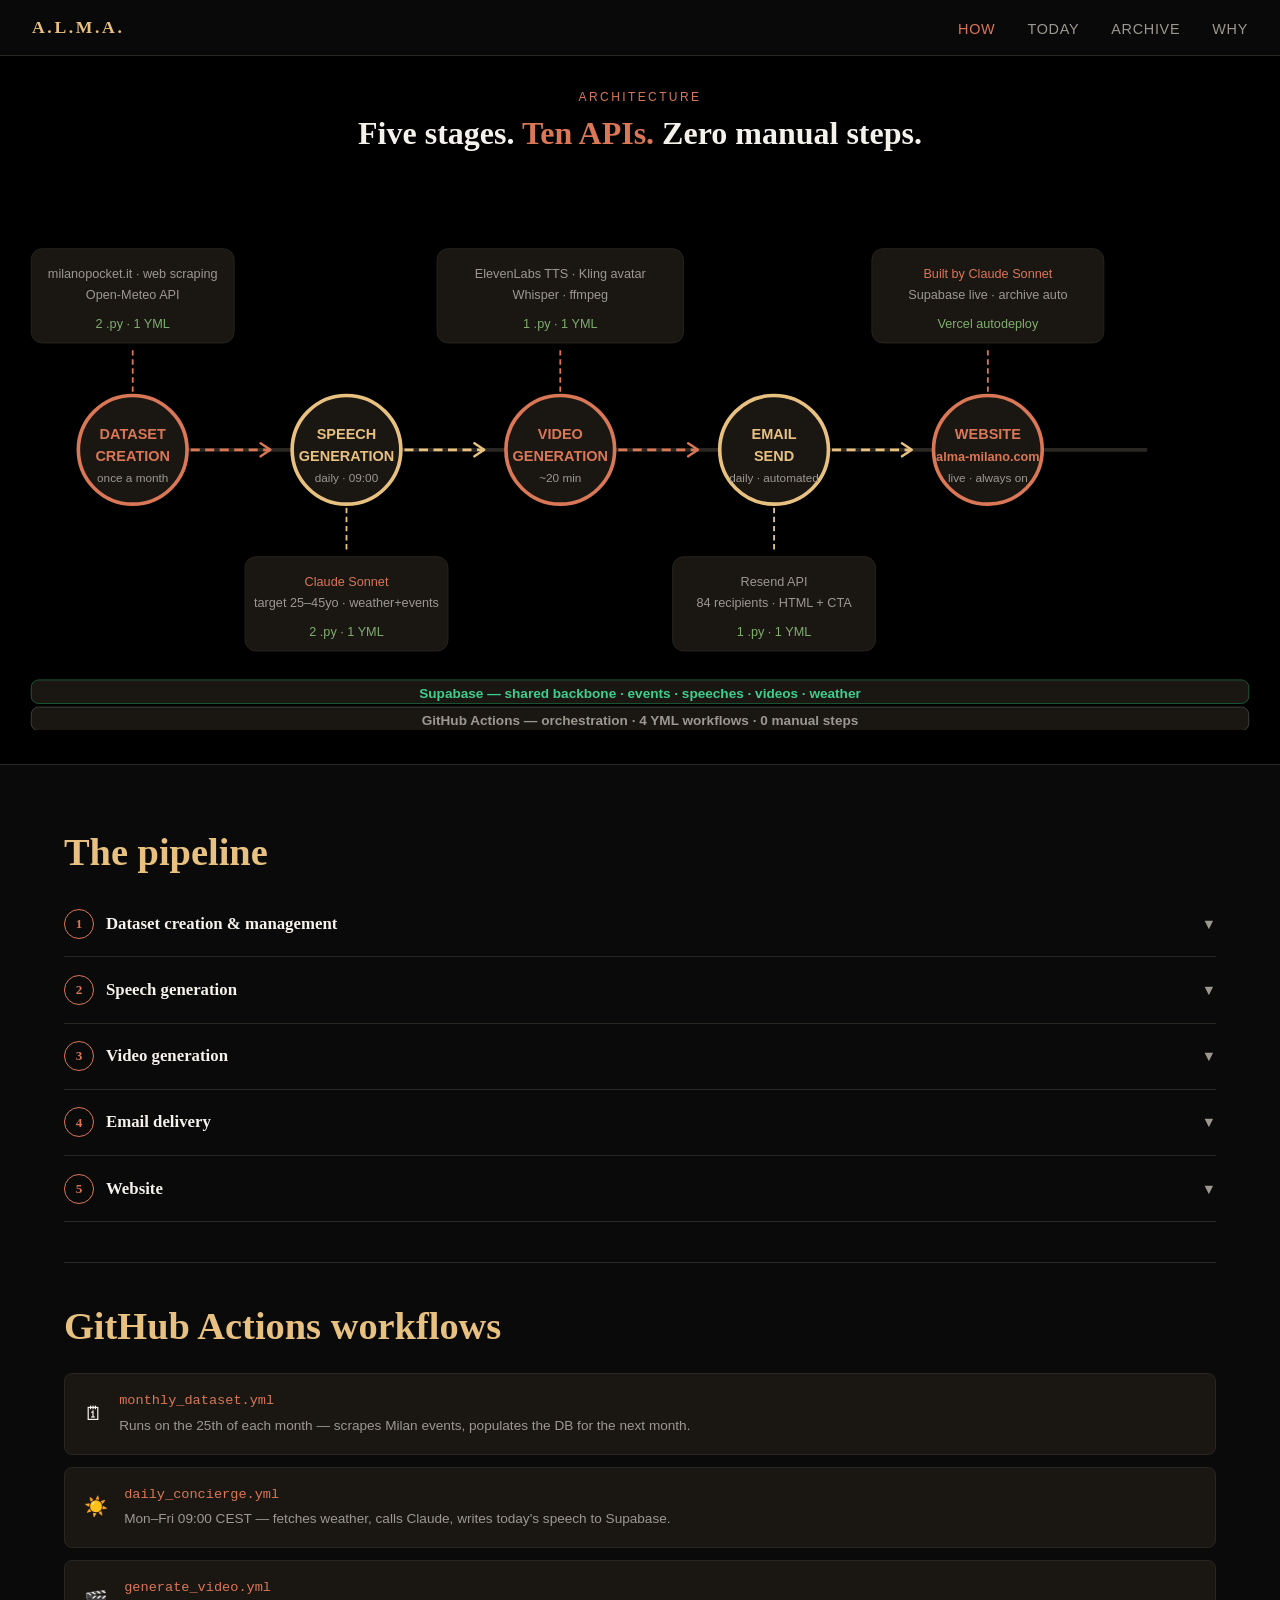
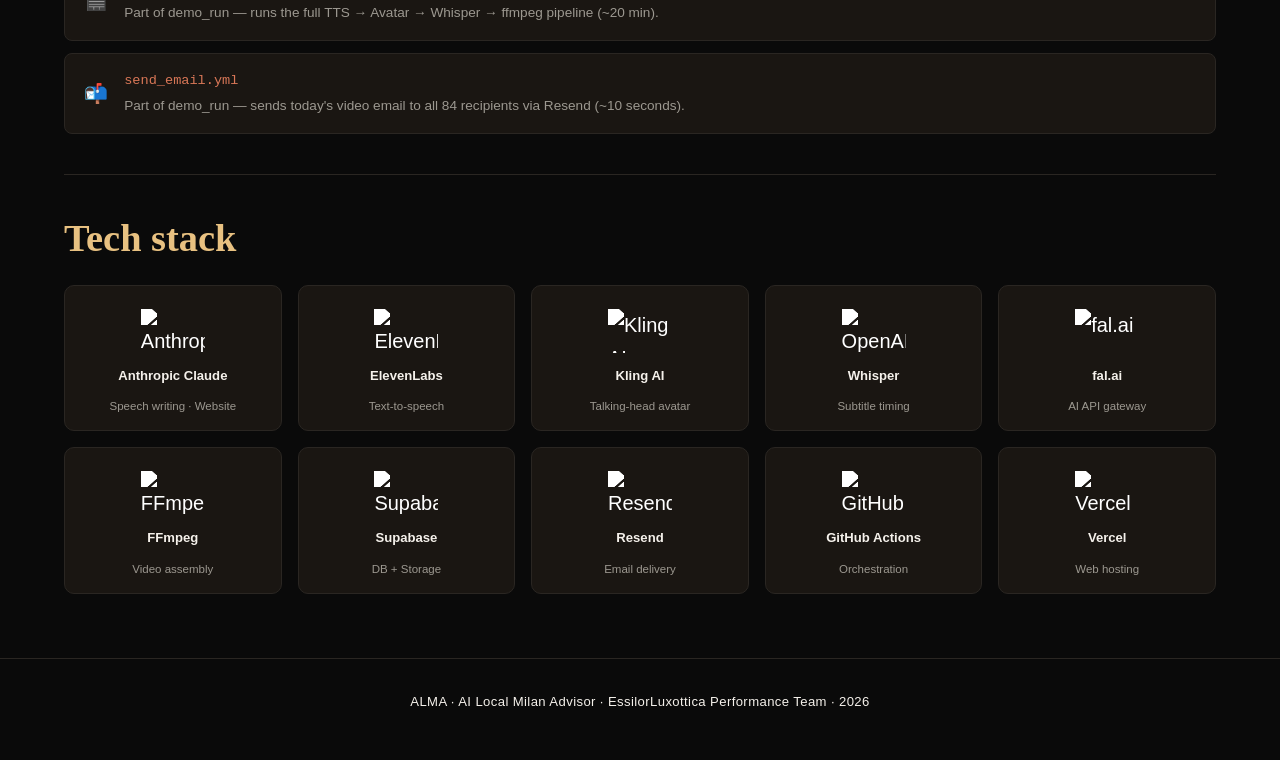
==== how-it-works.html @ 6224fb37 "Enhance mobile diagram layout and text clarity Updated the mobile diagram and adjusted SVG dimension" ====
<!DOCTYPE html>
<html lang="en">
<head>
  <meta charset="UTF-8" />
  <meta name="viewport" content="width=device-width, initial-scale=1.0" />
  <title>How it works — ALMA</title>
  <link rel="stylesheet" href="style.css" />
  <style>
    .page-hero {
      background: var(--bg-deep);
      padding: 2rem 1.5rem 1.5rem;
      text-align: center;
      border-bottom: 1px solid var(--panel-light);
    }
    .page-hero .eyebrow {
      font-size: 0.75rem;
      letter-spacing: 0.2em;
      text-transform: uppercase;
      color: var(--accent);
      margin-bottom: 0.4rem;
    }
    .page-hero h1 {
      font-family: 'Cambria', serif;
      font-size: clamp(1.3rem, 2.5vw, 2rem);
      color: var(--text);
      line-height: 1.2;
      margin-bottom: 0;
    }
    .page-hero h1 em { color: var(--accent); font-style: normal; }

    .diagram-wrap {
      width: 100%;
      overflow-x: auto;
      margin: 1rem 0 0;
    }
    .diagram-wrap svg { min-width: 560px; }

    /* Mobile vertical */
    .diagram-mobile { display: none; margin: 1rem auto 0; max-width: 380px; }

    @media (max-width: 640px) {
      .diagram-wrap { display: none; }
      .diagram-mobile { display: block; }
    }

    @keyframes pulse { 0%{stroke-dashoffset:24} 100%{stroke-dashoffset:0} }
    .flow { stroke-dasharray:5 3; animation: pulse 1.2s linear infinite; }
    .flow-v { stroke-dasharray:5 3; animation: pulse 1.2s linear infinite; }
    @media (prefers-reduced-motion: reduce) { .flow, .flow-v { animation:none; } }

    /* Accordion */
    .accordion-item { border-bottom: 1px solid var(--panel-light); }
    .accordion-trigger {
      width: 100%; background: none; border: none;
      padding: 1.1rem 0; display: flex; align-items: center;
      justify-content: space-between; cursor: pointer; text-align: left; gap: 1rem;
    }
    .accordion-trigger h3 {
      font-family: 'Cambria', serif; font-size: 1.05rem;
      color: var(--text); margin: 0; display: flex; align-items: center; gap: 0.75rem;
    }
    .stage-num {
      flex-shrink: 0; width: 30px; height: 30px; border-radius: 50%;
      border: 1.5px solid var(--accent); display: flex; align-items: center;
      justify-content: center; font-family: 'Cambria', serif;
      font-size: 0.82rem; font-weight: 700; color: var(--accent);
    }
    .accordion-chevron { flex-shrink: 0; font-size: 0.9rem; color: var(--text-dim); transition: transform 0.2s; }
    .accordion-item.open .accordion-chevron { transform: rotate(180deg); }
    .accordion-body { display: none; padding: 0 0 1.2rem 2.8rem; }
    .accordion-item.open .accordion-body { display: block; }
    .accordion-body p { color: var(--text-dim); font-size: 0.93rem; margin-bottom: 0.75rem; line-height: 1.65; }
    .stage-tags { display: flex; flex-wrap: wrap; gap: 0.4rem; }

    /* Workflow */
    .workflow-list { list-style: none; margin-top: 1.5rem; display: flex; flex-direction: column; gap: 0.75rem; }
    .workflow-item {
      background: var(--panel); border: 1px solid var(--panel-light);
      border-radius: 8px; padding: 1rem 1.2rem; display: flex; align-items: center; gap: 1rem;
    }
    .workflow-icon { font-size: 1.2rem; flex-shrink: 0; }
    .workflow-name { font-family: 'Courier New', monospace; font-size: 0.85rem; color: var(--accent); margin-bottom: 0.15rem; }
    .workflow-desc { font-size: 0.85rem; color: var(--text-dim); }

    /* Tech stack */
    .logo-grid {
      display: grid; grid-template-columns: repeat(5, 1fr);
      gap: 1rem; margin-top: 1.5rem;
    }
    @media (max-width: 640px) { .logo-grid { grid-template-columns: repeat(3, 1fr); } }
    .logo-card {
      background: var(--panel); border: 1px solid var(--panel-light);
      border-radius: 10px; padding: 1.4rem 0.75rem 1rem;
      display: flex; flex-direction: column; align-items: center; gap: 0.75rem;
      transition: border-color 0.2s;
    }
    .logo-card:hover { border-color: var(--accent); }
    .logo-card img { width: 64px; height: 44px; object-fit: contain; filter: brightness(0) invert(1); }
    .logo-card .tool-name { font-size: 0.82rem; font-weight: 700; color: var(--text); text-align: center; }
    .logo-card .tool-role { font-size: 0.72rem; color: var(--text-dim); text-align: center; line-height: 1.4; }
  </style>
</head>
<body>

<nav>
  <a class="nav-logo" href="index.html">A.L.M.A.</a>
  <ul class="nav-links">
    <li><a href="how-it-works.html" class="active">How</a></li>
    <li><a href="today.html">Today</a></li>
    <li><a href="archive.html">Archive</a></li>
    <li><a href="why.html">Why</a></li>
  </ul>
</nav>

<main>

  <div class="page-hero">
    <p class="eyebrow">Architecture</p>
    <h1>Five stages. <em>Ten APIs.</em> Zero manual steps.</h1>

    <!-- DESKTOP: horizontal with info boxes -->
    <div class="diagram-wrap">
      <svg width="100%" viewBox="0 0 680 310" role="img">
        <title>ALMA pipeline</title>
        <desc>Five-stage pipeline with info boxes alternating above and below</desc>
        <defs>
          <marker id="arrow" viewBox="0 0 10 10" refX="8" refY="5" markerWidth="6" markerHeight="6" orient="auto-start-reverse">
            <path d="M2 1L8 5L2 9" fill="none" stroke="context-stroke" stroke-width="1.5" stroke-linecap="round" stroke-linejoin="round"/>
          </marker>
        </defs>

        <!-- Spine at y=155 -->
        <line x1="60" y1="155" x2="620" y2="155" stroke="#2A2622" stroke-width="2"/>

        <!-- STAGE 1 — DATASET (info ABOVE) -->
        <line x1="60" y1="128" x2="60" y2="98" stroke="#D97757" stroke-width="1" stroke-dasharray="3 2"/>
        <rect x="4" y="44" width="112" height="52" rx="6" fill="#1A1612" stroke="#2A2622" stroke-width="0.5"/>
        <text x="60" y="60" text-anchor="middle" style="font-size:7px;fill:#9C9890;font-family:Calibri,sans-serif">milanopocket.it · web scraping</text>
        <text x="60" y="72" text-anchor="middle" style="font-size:7px;fill:#9C9890;font-family:Calibri,sans-serif">Open-Meteo API</text>
        <text x="60" y="88" text-anchor="middle" style="font-size:7px;fill:#7FAE6E;font-family:Calibri,sans-serif">2 .py · 1 YML</text>
        <circle cx="60" cy="155" r="30" fill="#1A1612" stroke="#D97757" stroke-width="2"/>
        <text x="60" y="149" text-anchor="middle" style="font-size:8px;fill:#D97757;font-family:Calibri,sans-serif;font-weight:700">DATASET</text>
        <text x="60" y="161" text-anchor="middle" style="font-size:8px;fill:#D97757;font-family:Calibri,sans-serif;font-weight:700">CREATION</text>
        <text x="60" y="173" text-anchor="middle" style="font-size:6.5px;fill:#9C9890;font-family:Calibri,sans-serif">once a month</text>
        <line class="flow" x1="92" y1="155" x2="136" y2="155" stroke="#D97757" stroke-width="1.5" fill="none" marker-end="url(#arrow)"/>

        <!-- STAGE 2 — SPEECH (info BELOW) -->
        <line x1="178" y1="187" x2="178" y2="212" stroke="#E8C181" stroke-width="1" stroke-dasharray="3 2"/>
        <rect x="122" y="214" width="112" height="52" rx="6" fill="#1A1612" stroke="#2A2622" stroke-width="0.5"/>
        <text x="178" y="230" text-anchor="middle" style="font-size:7px;fill:#D97757;font-family:Calibri,sans-serif">Claude Sonnet</text>
        <text x="178" y="242" text-anchor="middle" style="font-size:7px;fill:#9C9890;font-family:Calibri,sans-serif">target 25–45yo · weather+events</text>
        <text x="178" y="258" text-anchor="middle" style="font-size:7px;fill:#7FAE6E;font-family:Calibri,sans-serif">2 .py · 1 YML</text>
        <circle cx="178" cy="155" r="30" fill="#1A1612" stroke="#E8C181" stroke-width="2"/>
        <text x="178" y="149" text-anchor="middle" style="font-size:8px;fill:#E8C181;font-family:Calibri,sans-serif;font-weight:700">SPEECH</text>
        <text x="178" y="161" text-anchor="middle" style="font-size:8px;fill:#E8C181;font-family:Calibri,sans-serif;font-weight:700">GENERATION</text>
        <text x="178" y="173" text-anchor="middle" style="font-size:6.5px;fill:#9C9890;font-family:Calibri,sans-serif">daily · 09:00</text>
        <line class="flow" x1="210" y1="155" x2="254" y2="155" stroke="#E8C181" stroke-width="1.5" fill="none" marker-end="url(#arrow)"/>

        <!-- STAGE 3 — VIDEO (info ABOVE) -->
        <line x1="296" y1="128" x2="296" y2="98" stroke="#D97757" stroke-width="1" stroke-dasharray="3 2"/>
        <rect x="228" y="44" width="136" height="52" rx="6" fill="#1A1612" stroke="#2A2622" stroke-width="0.5"/>
        <text x="296" y="60" text-anchor="middle" style="font-size:7px;fill:#9C9890;font-family:Calibri,sans-serif">ElevenLabs TTS · Kling avatar</text>
        <text x="296" y="72" text-anchor="middle" style="font-size:7px;fill:#9C9890;font-family:Calibri,sans-serif">Whisper · ffmpeg</text>
        <text x="296" y="88" text-anchor="middle" style="font-size:7px;fill:#7FAE6E;font-family:Calibri,sans-serif">1 .py · 1 YML</text>
        <circle cx="296" cy="155" r="30" fill="#1A1612" stroke="#D97757" stroke-width="2"/>
        <text x="296" y="149" text-anchor="middle" style="font-size:8px;fill:#D97757;font-family:Calibri,sans-serif;font-weight:700">VIDEO</text>
        <text x="296" y="161" text-anchor="middle" style="font-size:8px;fill:#D97757;font-family:Calibri,sans-serif;font-weight:700">GENERATION</text>
        <text x="296" y="173" text-anchor="middle" style="font-size:6.5px;fill:#9C9890;font-family:Calibri,sans-serif">~20 min</text>
        <line class="flow" x1="328" y1="155" x2="372" y2="155" stroke="#D97757" stroke-width="1.5" fill="none" marker-end="url(#arrow)"/>

        <!-- STAGE 4 — EMAIL (info BELOW) -->
        <line x1="414" y1="187" x2="414" y2="212" stroke="#E8C181" stroke-width="1" stroke-dasharray="3 2"/>
        <rect x="358" y="214" width="112" height="52" rx="6" fill="#1A1612" stroke="#2A2622" stroke-width="0.5"/>
        <text x="414" y="230" text-anchor="middle" style="font-size:7px;fill:#9C9890;font-family:Calibri,sans-serif">Resend API</text>
        <text x="414" y="242" text-anchor="middle" style="font-size:7px;fill:#9C9890;font-family:Calibri,sans-serif">84 recipients · HTML + CTA</text>
        <text x="414" y="258" text-anchor="middle" style="font-size:7px;fill:#7FAE6E;font-family:Calibri,sans-serif">1 .py · 1 YML</text>
        <circle cx="414" cy="155" r="30" fill="#1A1612" stroke="#E8C181" stroke-width="2"/>
        <text x="414" y="149" text-anchor="middle" style="font-size:8px;fill:#E8C181;font-family:Calibri,sans-serif;font-weight:700">EMAIL</text>
        <text x="414" y="161" text-anchor="middle" style="font-size:8px;fill:#E8C181;font-family:Calibri,sans-serif;font-weight:700">SEND</text>
        <text x="414" y="173" text-anchor="middle" style="font-size:6.5px;fill:#9C9890;font-family:Calibri,sans-serif">daily · automated</text>
        <line class="flow" x1="446" y1="155" x2="490" y2="155" stroke="#E8C181" stroke-width="1.5" fill="none" marker-end="url(#arrow)"/>

        <!-- STAGE 5 — WEBSITE (info ABOVE) -->
        <line x1="532" y1="128" x2="532" y2="98" stroke="#D97757" stroke-width="1" stroke-dasharray="3 2"/>
        <rect x="468" y="44" width="128" height="52" rx="6" fill="#1A1612" stroke="#2A2622" stroke-width="0.5"/>
        <text x="532" y="60" text-anchor="middle" style="font-size:7px;fill:#D97757;font-family:Calibri,sans-serif">Built by Claude Sonnet</text>
        <text x="532" y="72" text-anchor="middle" style="font-size:7px;fill:#9C9890;font-family:Calibri,sans-serif">Supabase live · archive auto</text>
        <text x="532" y="88" text-anchor="middle" style="font-size:7px;fill:#7FAE6E;font-family:Calibri,sans-serif">Vercel autodeploy</text>
        <circle cx="532" cy="155" r="30" fill="#1A1612" stroke="#D97757" stroke-width="2"/>
        <text x="532" y="149" text-anchor="middle" style="font-size:8px;fill:#D97757;font-family:Calibri,sans-serif;font-weight:700">WEBSITE</text>
        <text x="532" y="161" text-anchor="middle" style="font-size:7px;fill:#D97757;font-family:Calibri,sans-serif;font-weight:700">alma-milano.com</text>
        <text x="532" y="173" text-anchor="middle" style="font-size:6.5px;fill:#9C9890;font-family:Calibri,sans-serif">live · always on</text>

        <!-- Backbone -->
        <rect x="4" y="282" width="672" height="13" rx="4" fill="#1A1612" stroke="#1d5c3a" stroke-width="0.5"/>
        <text x="340" y="292" text-anchor="middle" style="font-size:7.5px;fill:#3ECF8E;font-family:Calibri,sans-serif;font-weight:700">Supabase — shared backbone · events · speeches · videos · weather</text>
        <rect x="4" y="297" width="672" height="13" rx="4" fill="#1A1612" stroke="#444" stroke-width="0.5"/>
        <text x="340" y="307" text-anchor="middle" style="font-size:7.5px;fill:#9C9890;font-family:Calibri,sans-serif;font-weight:700">GitHub Actions — orchestration · 4 YML workflows · 0 manual steps</text>
      </svg>
    </div>

    <!-- MOBILE: vertical -->
    <div class="diagram-mobile">
      <svg width="100%" viewBox="0 0 360 760" role="img">
        <title>ALMA pipeline mobile</title>
        <desc>Five-stage vertical pipeline with alternating left/right info boxes</desc>
        <defs>
          <marker id="arrow-v" viewBox="0 0 10 10" refX="5" refY="8" markerWidth="6" markerHeight="6" orient="auto">
            <path d="M1 2L5 8L9 2" fill="none" stroke="context-stroke" stroke-width="1.5" stroke-linecap="round" stroke-linejoin="round"/>
          </marker>
        </defs>
        <line x1="180" y1="40" x2="180" y2="690" stroke="#2A2622" stroke-width="2"/>

        <!-- STAGE 1 — DATASET (box RIGHT) -->
        <circle cx="180" cy="50" r="34" fill="#1A1612" stroke="#D97757" stroke-width="2"/>
        <text x="180" y="44" text-anchor="middle" style="font-size:8px;fill:#D97757;font-family:Calibri,sans-serif;font-weight:700">DATASET</text>
        <text x="180" y="56" text-anchor="middle" style="font-size:8px;fill:#D97757;font-family:Calibri,sans-serif;font-weight:700">CREATION</text>
        <text x="180" y="68" text-anchor="middle" style="font-size:6.5px;fill:#9C9890;font-family:Calibri,sans-serif">monthly</text>
        <line x1="214" y1="50" x2="232" y2="50" stroke="#D97757" stroke-width="1" stroke-dasharray="3 2"/>
        <rect x="234" y="22" width="122" height="56" rx="6" fill="#1A1612" stroke="#2A2622" stroke-width="0.5"/>
        <text x="246" y="38" text-anchor="start" style="font-size:7px;fill:#9C9890;font-family:Calibri,sans-serif">milanopocket.it</text>
        <text x="246" y="50" text-anchor="start" style="font-size:7px;fill:#9C9890;font-family:Calibri,sans-serif">Open-Meteo (daily)</text>
        <text x="246" y="62" text-anchor="start" style="font-size:7px;fill:#7FAE6E;font-family:Calibri,sans-serif">2 .py · 1 YML</text>
        <line class="flow-v" x1="180" y1="84" x2="180" y2="146" stroke="#D97757" stroke-width="1.5" fill="none" marker-end="url(#arrow-v)"/>

        <!-- STAGE 2 — SPEECH (box LEFT) -->
        <circle cx="180" cy="156" r="34" fill="#1A1612" stroke="#E8C181" stroke-width="2"/>
        <text x="180" y="150" text-anchor="middle" style="font-size:8px;fill:#E8C181;font-family:Calibri,sans-serif;font-weight:700">SPEECH</text>
        <text x="180" y="162" text-anchor="middle" style="font-size:8px;fill:#E8C181;font-family:Calibri,sans-serif;font-weight:700">GENERATION</text>
        <text x="180" y="174" text-anchor="middle" style="font-size:6.5px;fill:#9C9890;font-family:Calibri,sans-serif">daily · 09:00</text>
        <line x1="146" y1="156" x2="128" y2="156" stroke="#E8C181" stroke-width="1" stroke-dasharray="3 2"/>
        <rect x="4" y="128" width="122" height="56" rx="6" fill="#1A1612" stroke="#2A2622" stroke-width="0.5"/>
        <text x="118" y="144" text-anchor="end" style="font-size:7px;fill:#D97757;font-family:Calibri,sans-serif">Claude Sonnet</text>
        <text x="118" y="156" text-anchor="end" style="font-size:7px;fill:#9C9890;font-family:Calibri,sans-serif">target 25–45yo</text>
        <text x="118" y="168" text-anchor="end" style="font-size:7px;fill:#7FAE6E;font-family:Calibri,sans-serif">2 .py · 1 YML</text>
        <line class="flow-v" x1="180" y1="190" x2="180" y2="252" stroke="#E8C181" stroke-width="1.5" fill="none" marker-end="url(#arrow-v)"/>

        <!-- STAGE 3 — VIDEO (box RIGHT) -->
        <circle cx="180" cy="262" r="34" fill="#1A1612" stroke="#D97757" stroke-width="2"/>
        <text x="180" y="256" text-anchor="middle" style="font-size:8px;fill:#D97757;font-family:Calibri,sans-serif;font-weight:700">VIDEO</text>
        <text x="180" y="268" text-anchor="middle" style="font-size:8px;fill:#D97757;font-family:Calibri,sans-serif;font-weight:700">GENERATION</text>
        <text x="180" y="280" text-anchor="middle" style="font-size:6.5px;fill:#9C9890;font-family:Calibri,sans-serif">~20 min</text>
        <line x1="214" y1="262" x2="232" y2="262" stroke="#D97757" stroke-width="1" stroke-dasharray="3 2"/>
        <rect x="234" y="234" width="122" height="56" rx="6" fill="#1A1612" stroke="#2A2622" stroke-width="0.5"/>
        <text x="246" y="250" text-anchor="start" style="font-size:7px;fill:#9C9890;font-family:Calibri,sans-serif">ElevenLabs · Kling</text>
        <text x="246" y="262" text-anchor="start" style="font-size:7px;fill:#9C9890;font-family:Calibri,sans-serif">Whisper · ffmpeg</text>
        <text x="246" y="274" text-anchor="start" style="font-size:7px;fill:#7FAE6E;font-family:Calibri,sans-serif">1 .py · 1 YML</text>
        <line class="flow-v" x1="180" y1="296" x2="180" y2="358" stroke="#D97757" stroke-width="1.5" fill="none" marker-end="url(#arrow-v)"/>

        <!-- STAGE 4 — EMAIL (box LEFT) -->
        <circle cx="180" cy="368" r="34" fill="#1A1612" stroke="#E8C181" stroke-width="2"/>
        <text x="180" y="362" text-anchor="middle" style="font-size:8px;fill:#E8C181;font-family:Calibri,sans-serif;font-weight:700">EMAIL</text>
        <text x="180" y="374" text-anchor="middle" style="font-size:8px;fill:#E8C181;font-family:Calibri,sans-serif;font-weight:700">SEND</text>
        <text x="180" y="386" text-anchor="middle" style="font-size:6.5px;fill:#9C9890;font-family:Calibri,sans-serif">84 recipients</text>
        <line x1="146" y1="368" x2="128" y2="368" stroke="#E8C181" stroke-width="1" stroke-dasharray="3 2"/>
        <rect x="4" y="340" width="122" height="56" rx="6" fill="#1A1612" stroke="#2A2622" stroke-width="0.5"/>
        <text x="118" y="356" text-anchor="end" style="font-size:7px;fill:#9C9890;font-family:Calibri,sans-serif">Resend API</text>
        <text x="118" y="368" text-anchor="end" style="font-size:7px;fill:#9C9890;font-family:Calibri,sans-serif">HTML email + CTA</text>
        <text x="118" y="380" text-anchor="end" style="font-size:7px;fill:#7FAE6E;font-family:Calibri,sans-serif">1 .py · 1 YML</text>
        <line class="flow-v" x1="180" y1="402" x2="180" y2="464" stroke="#E8C181" stroke-width="1.5" fill="none" marker-end="url(#arrow-v)"/>

        <!-- STAGE 5 — WEBSITE (box RIGHT) -->
        <circle cx="180" cy="474" r="34" fill="#1A1612" stroke="#D97757" stroke-width="2"/>
        <text x="180" y="468" text-anchor="middle" style="font-size:8px;fill:#D97757;font-family:Calibri,sans-serif;font-weight:700">WEBSITE</text>
        <text x="180" y="480" text-anchor="middle" style="font-size:7px;fill:#D97757;font-family:Calibri,sans-serif;font-weight:700">alma-milano.com</text>
        <text x="180" y="492" text-anchor="middle" style="font-size:6.5px;fill:#9C9890;font-family:Calibri,sans-serif">live · always on</text>
        <line x1="214" y1="474" x2="232" y2="474" stroke="#D97757" stroke-width="1" stroke-dasharray="3 2"/>
        <rect x="234" y="446" width="122" height="56" rx="6" fill="#1A1612" stroke="#2A2622" stroke-width="0.5"/>
        <text x="246" y="462" text-anchor="start" style="font-size:7px;fill:#D97757;font-family:Calibri,sans-serif">Built by Claude</text>
        <text x="246" y="474" text-anchor="start" style="font-size:7px;fill:#9C9890;font-family:Calibri,sans-serif">Supabase live data</text>
        <text x="246" y="486" text-anchor="start" style="font-size:7px;fill:#7FAE6E;font-family:Calibri,sans-serif">Vercel autodeploy</text>

        <rect x="4" y="560" width="352" height="15" rx="4" fill="#1A1612" stroke="#1d5c3a" stroke-width="0.5"/>
        <text x="180" y="571" text-anchor="middle" style="font-size:7.5px;fill:#3ECF8E;font-family:Calibri,sans-serif;font-weight:700">Supabase — shared backbone</text>
        <rect x="4" y="580" width="352" height="15" rx="4" fill="#1A1612" stroke="#444" stroke-width="0.5"/>
        <text x="180" y="591" text-anchor="middle" style="font-size:7.5px;fill:#9C9890;font-family:Calibri,sans-serif;font-weight:700">GitHub Actions · 4 YML · 0 manual steps</text>
      </svg>
    </div>
  </div>

  <section class="section">
    <div class="container">

      <h2>The pipeline</h2>
      <div class="accordion">
        <div class="accordion-item">
          <button class="accordion-trigger" onclick="toggleAccordion(this)">
            <h3><span class="stage-num">1</span> Dataset creation &amp; management</h3>
            <span class="accordion-chevron">▼</span>
          </button>
          <div class="accordion-body">
            <p>Once a month, a GitHub Action scrapes Milan's cultural calendar via milanopocket.it and web sources, then feeds everything to Claude Sonnet which structures the events in Supabase Postgres. Every morning, Open-Meteo delivers the 3-day weather forecast.</p>
            <div class="stage-tags">
              <span class="tag tag-gold">Supabase Postgres</span>
              <span class="tag tag-accent">Claude Sonnet</span>
              <span class="tag tag-accent">Open-Meteo</span>
              <span class="tag tag-gold">GitHub Actions</span>
            </div>
          </div>
        </div>
        <div class="accordion-item">
          <button class="accordion-trigger" onclick="toggleAccordion(this)">
            <h3><span class="stage-num">2</span> Speech generation</h3>
            <span class="accordion-chevron">▼</span>
          </button>
          <div class="accordion-body">
            <p>Every morning <code>generate_speech.py</code> pulls the day's events and weather and feeds them to Claude Sonnet with a prompt tuned for a Luxottica audience aged 25–45. The model writes a 60–100 second briefing in ALMA's voice and saves it to Supabase.</p>
            <div class="stage-tags">
              <span class="tag tag-accent">Anthropic Claude Sonnet 4.6</span>
              <span class="tag tag-gold">Python</span>
            </div>
          </div>
        </div>
        <div class="accordion-item">
          <button class="accordion-trigger" onclick="toggleAccordion(this)">
            <h3><span class="stage-num">3</span> Video generation</h3>
            <span class="accordion-chevron">▼</span>
          </button>
          <div class="accordion-body">
            <p><code>generate_video.py</code> chains four services: ElevenLabs converts the script to MP3 (voice Bianca) → Kling generates the talking-head avatar video → Whisper produces word-level subtitle timing → ffmpeg assembles intro, body, outro and burns the subtitles. The final MP4 is uploaded to Supabase Storage.</p>
            <div class="stage-tags">
              <span class="tag tag-accent">ElevenLabs TTS</span>
              <span class="tag tag-accent">Kling Avatar</span>
              <span class="tag tag-gold">Whisper</span>
              <span class="tag tag-green">ffmpeg</span>
              <span class="tag tag-gold">fal.ai</span>
            </div>
          </div>
        </div>
        <div class="accordion-item">
          <button class="accordion-trigger" onclick="toggleAccordion(this)">
            <h3><span class="stage-num">4</span> Email delivery</h3>
            <span class="accordion-chevron">▼</span>
          </button>
          <div class="accordion-body">
            <p><code>send_email.py</code> uses Resend to deliver a branded HTML email from <code>alma@alma-milano.com</code> to 84 Performance Team members. One CTA button links to the video, one link to the archive on alma-milano.com. Done by 9 AM.</p>
            <div class="stage-tags">
              <span class="tag tag-accent">Resend</span>
              <span class="tag tag-gold">HTML email</span>
            </div>
          </div>
        </div>
        <div class="accordion-item">
          <button class="accordion-trigger" onclick="toggleAccordion(this)">
            <h3><span class="stage-num">5</span> Website</h3>
            <span class="accordion-chevron">▼</span>
          </button>
          <div class="accordion-body">
            <p>alma-milano.com is a static site built by Claude Sonnet, deployed on Vercel and connected to Supabase. It reads live data on every page load — no build step needed. The archive updates automatically as new videos are uploaded.</p>
            <div class="stage-tags">
              <span class="tag tag-gold">Vercel</span>
              <span class="tag tag-accent">Supabase JS</span>
              <span class="tag tag-gold">HTML / CSS / JS</span>
            </div>
          </div>
        </div>
      </div>

      <hr class="divider" />

      <h2>GitHub Actions workflows</h2>
      <ul class="workflow-list">
        <li class="workflow-item">
          <span class="workflow-icon">🗓</span>
          <div>
            <div class="workflow-name">monthly_dataset.yml</div>
            <div class="workflow-desc">Runs on the 25th of each month — scrapes Milan events, populates the DB for the next month.</div>
          </div>
        </li>
        <li class="workflow-item">
          <span class="workflow-icon">☀️</span>
          <div>
            <div class="workflow-name">daily_concierge.yml</div>
            <div class="workflow-desc">Mon–Fri 09:00 CEST — fetches weather, calls Claude, writes today's speech to Supabase.</div>
          </div>
        </li>
        <li class="workflow-item">
          <span class="workflow-icon">🎬</span>
          <div>
            <div class="workflow-name">generate_video.yml</div>
            <div class="workflow-desc">Part of demo_run — runs the full TTS → Avatar → Whisper → ffmpeg pipeline (~20 min).</div>
          </div>
        </li>
        <li class="workflow-item">
          <span class="workflow-icon">📬</span>
          <div>
            <div class="workflow-name">send_email.yml</div>
            <div class="workflow-desc">Part of demo_run — sends today's video email to all 84 recipients via Resend (~10 seconds).</div>
          </div>
        </li>
      </ul>

      <hr class="divider" />

      <h2>Tech stack</h2>
      <div class="logo-grid">
        <div class="logo-card">
          <img src="https://utwekatqoausljtydwzn.supabase.co/storage/v1/object/public/assets/Claude.png" alt="Anthropic Claude"/>
          <div class="tool-name">Anthropic Claude</div>
          <div class="tool-role">Speech writing · Website</div>
        </div>
        <div class="logo-card">
          <img src="https://utwekatqoausljtydwzn.supabase.co/storage/v1/object/public/assets/ElevenLabs.png" alt="ElevenLabs"/>
          <div class="tool-name">ElevenLabs</div>
          <div class="tool-role">Text-to-speech</div>
        </div>
        <div class="logo-card">
          <img src="https://utwekatqoausljtydwzn.supabase.co/storage/v1/object/public/assets/KlingAI.png" alt="Kling AI"/>
          <div class="tool-name">Kling AI</div>
          <div class="tool-role">Talking-head avatar</div>
        </div>
        <div class="logo-card">
          <img src="https://utwekatqoausljtydwzn.supabase.co/storage/v1/object/public/assets/OpenAI.png" alt="OpenAI Whisper"/>
          <div class="tool-name">Whisper</div>
          <div class="tool-role">Subtitle timing</div>
        </div>
        <div class="logo-card">
          <img src="https://utwekatqoausljtydwzn.supabase.co/storage/v1/object/public/assets/Fal.ai.png" alt="fal.ai"/>
          <div class="tool-name">fal.ai</div>
          <div class="tool-role">AI API gateway</div>
        </div>
        <div class="logo-card">
          <img src="https://utwekatqoausljtydwzn.supabase.co/storage/v1/object/public/assets/FFmpeg.svg.png" alt="FFmpeg"/>
          <div class="tool-name">FFmpeg</div>
          <div class="tool-role">Video assembly</div>
        </div>
        <div class="logo-card">
          <img src="https://utwekatqoausljtydwzn.supabase.co/storage/v1/object/public/assets/Supabase%201.png" alt="Supabase"/>
          <div class="tool-name">Supabase</div>
          <div class="tool-role">DB + Storage</div>
        </div>
        <div class="logo-card">
          <img src="https://utwekatqoausljtydwzn.supabase.co/storage/v1/object/public/assets/Resend.png" alt="Resend"/>
          <div class="tool-name">Resend</div>
          <div class="tool-role">Email delivery</div>
        </div>
        <div class="logo-card">
          <img src="https://utwekatqoausljtydwzn.supabase.co/storage/v1/object/public/assets/GitHub.png" alt="GitHub Actions"/>
          <div class="tool-name">GitHub Actions</div>
          <div class="tool-role">Orchestration</div>
        </div>
        <div class="logo-card">
          <img src="https://utwekatqoausljtydwzn.supabase.co/storage/v1/object/public/assets/Vercel.webp" alt="Vercel"/>
          <div class="tool-name">Vercel</div>
          <div class="tool-role">Web hosting</div>
        </div>
      </div>

    </div>
  </section>

</main>

<footer>
  <p>ALMA · AI Local Milan Advisor · EssilorLuxottica Performance Team · 2026</p>
</footer>

<script>
  function toggleAccordion(btn) {
    const item = btn.closest('.accordion-item');
    const isOpen = item.classList.contains('open');
    document.querySelectorAll('.accordion-item.open').forEach(el => el.classList.remove('open'));
    if (!isOpen) item.classList.add('open');
  }
</script>

</body>
</html>
---- style.css ----
/* ============================================================
   ALMA — AI Local Milan Advisor | Global Stylesheet
   ============================================================ */

:root {
  --bg: #0A0A0A;
  --bg-deep: #000000;
  --panel: #1A1612;
  --panel-light: #2A2622;
  --text: #F5F1EB;
  --text-dim: #9C9890;
  --accent: #D97757;
  --gold: #E8C181;
  --green: #7FAE6E;
}

*, *::before, *::after { box-sizing: border-box; margin: 0; padding: 0; }

html { scroll-behavior: smooth; }

body {
  background: var(--bg);
  color: var(--text);
  font-family: 'Calibri', 'Gill Sans', sans-serif;
  font-size: 20px;
  line-height: 1.65;
  min-height: 100vh;
}

/* ── Typography ── */
h1, h2, h3, h4 {
  font-family: 'Cambria', 'Georgia', serif;
  line-height: 1.2;
  font-weight: 700;
}

h1 { font-size: clamp(2.2rem, 6vw, 4rem); }
h2 { font-size: clamp(1.5rem, 4vw, 2.4rem); color: var(--gold); margin-bottom: 1rem; }
h3 { font-size: 1.2rem; color: var(--accent); margin-bottom: 0.5rem; }

p { margin-bottom: 1rem; color: var(--text); }
a { color: var(--accent); text-decoration: none; }
a:hover { color: var(--gold); }

/* ── Nav ── */
nav {
  position: fixed;
  top: 0; left: 0; right: 0;
  z-index: 100;
  background: rgba(10, 10, 10, 0.92);
  backdrop-filter: blur(12px);
  border-bottom: 1px solid var(--panel-light);
  display: flex;
  align-items: center;
  justify-content: space-between;
  padding: 0 2rem;
  height: 56px;
}

.nav-logo {
  font-family: 'Cambria', serif;
  font-size: 1.1rem;
  font-weight: 700;
  letter-spacing: 0.15em;
  color: var(--gold);
  text-decoration: none;
}

.nav-links {
  display: flex;
  gap: 2rem;
  list-style: none;
}

.nav-links a {
  color: var(--text-dim);
  font-size: 0.9rem;
  letter-spacing: 0.05em;
  text-transform: uppercase;
  transition: color 0.2s;
}

.nav-links a:hover,
.nav-links a.active { color: var(--accent); }

/* ── Layout ── */
main { padding-top: 56px; }

.container {
  max-width: 1200px;
  margin: 0 auto;
  padding: 0 1.5rem;
}

.section {
  padding: 4rem 0;
}

/* ── Cards ── */
.card {
  background: var(--panel);
  border: 1px solid var(--panel-light);
  border-radius: 8px;
  padding: 1.5rem;
}

/* ── Buttons ── */
.btn {
  display: inline-block;
  padding: 0.65rem 1.4rem;
  border-radius: 6px;
  font-family: 'Calibri', sans-serif;
  font-size: 0.95rem;
  font-weight: 700;
  letter-spacing: 0.04em;
  cursor: pointer;
  border: none;
  transition: opacity 0.2s, transform 0.15s;
  text-decoration: none;
}
.btn:hover { opacity: 0.85; transform: translateY(-1px); }

.btn-primary {
  background: var(--accent);
  color: #fff;
}

.btn-outline {
  background: transparent;
  border: 1px solid var(--panel-light);
  color: var(--text-dim);
}
.btn-outline:hover { border-color: var(--accent); color: var(--accent); }

/* ── Tag / badge ── */
.tag {
  display: inline-block;
  padding: 0.2rem 0.6rem;
  border-radius: 4px;
  font-size: 0.75rem;
  letter-spacing: 0.08em;
  text-transform: uppercase;
  font-weight: 700;
}
.tag-accent { background: rgba(217,119,87,0.15); color: var(--accent); }
.tag-gold   { background: rgba(232,193,129,0.12); color: var(--gold); }
.tag-green  { background: rgba(127,174,110,0.12); color: var(--green); }

/* ── Divider ── */
.divider {
  border: none;
  border-top: 1px solid var(--panel-light);
  margin: 2.5rem 0;
}

/* ── Loading / error ── */
.state-msg {
  color: var(--text-dim);
  font-size: 0.95rem;
  text-align: center;
  padding: 3rem 1rem;
}

/* ── Footer ── */
footer {
  border-top: 1px solid var(--panel-light);
  padding: 2rem 1.5rem;
  text-align: center;
  color: var(--text-dim);
  font-size: 0.82rem;
  letter-spacing: 0.03em;
}

/* ── Responsive ── */
@media (max-width: 640px) {
  nav { padding: 0 1rem; }
  .nav-links { gap: 1rem; }
  .nav-links a { font-size: 0.78rem; }
  .section { padding: 2.5rem 0; }
}

@media (prefers-reduced-motion: reduce) {
  * { transition: none !important; animation: none !important; }
}
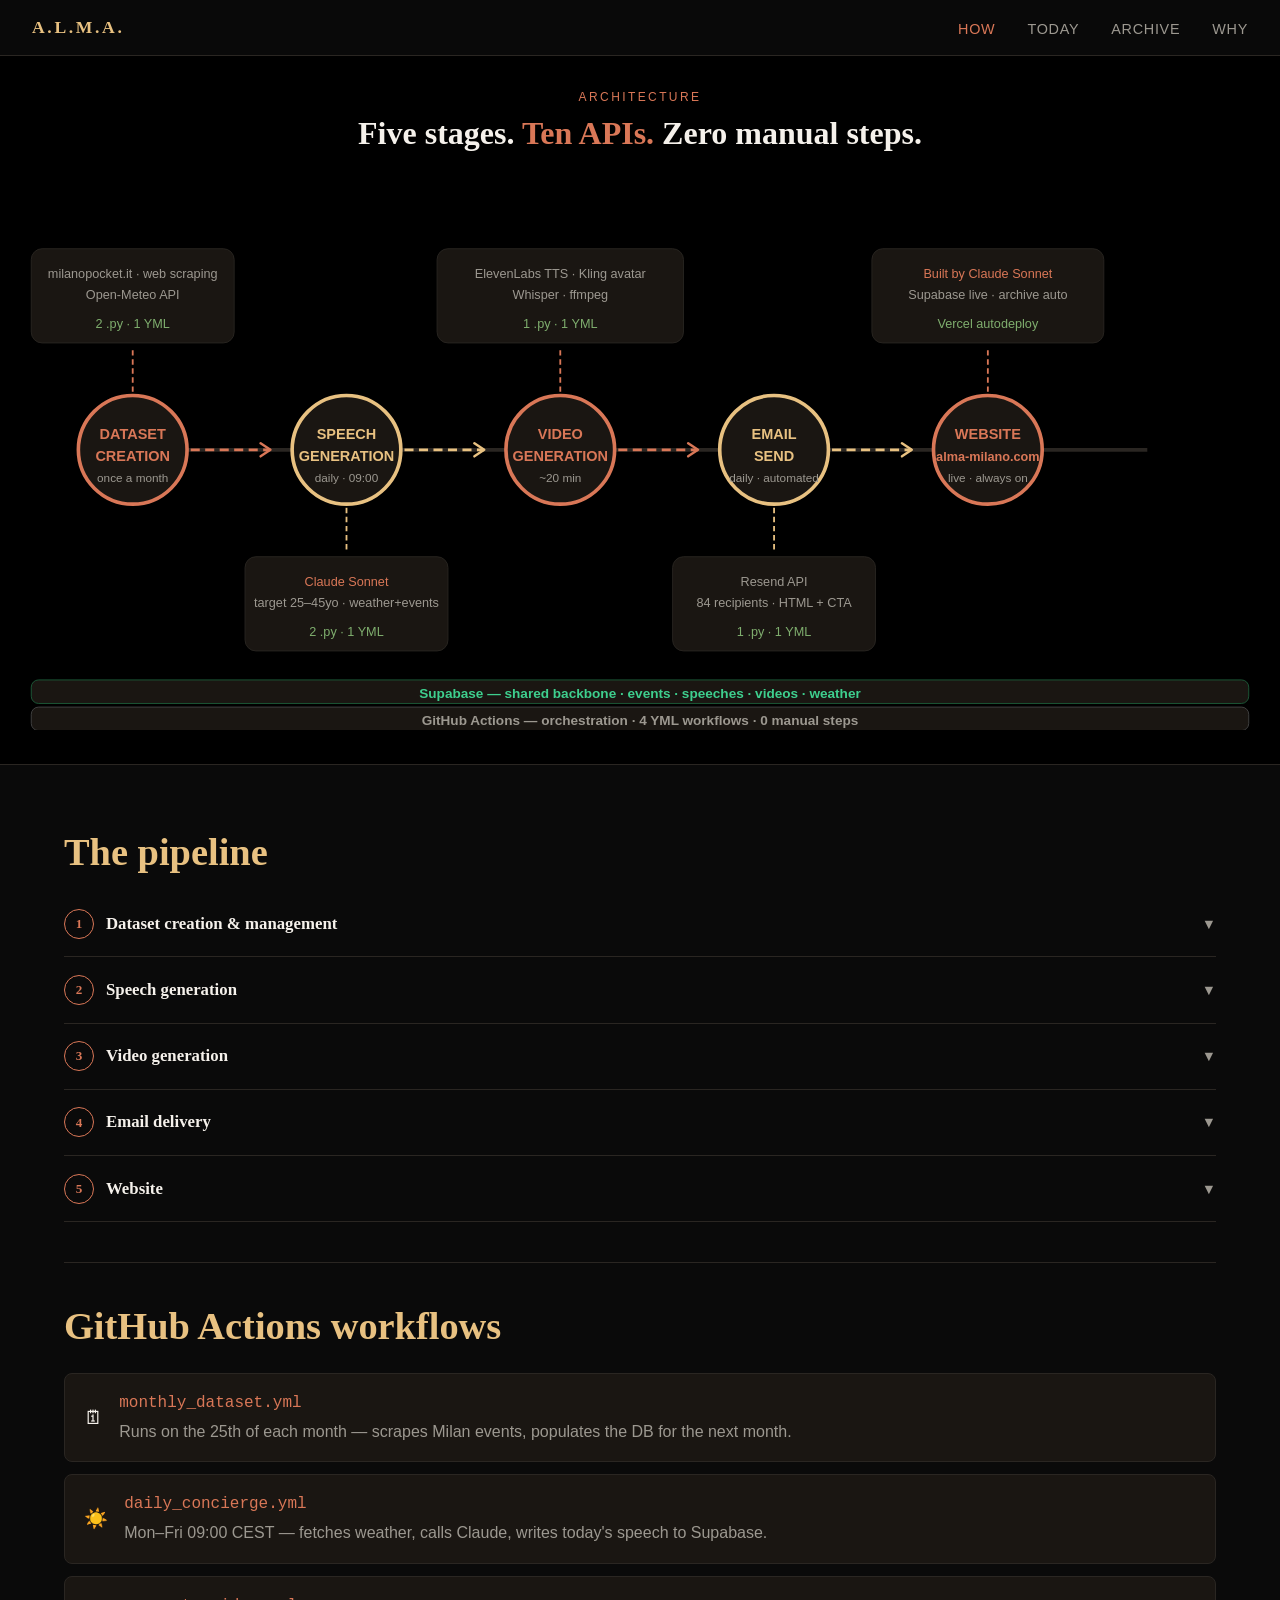
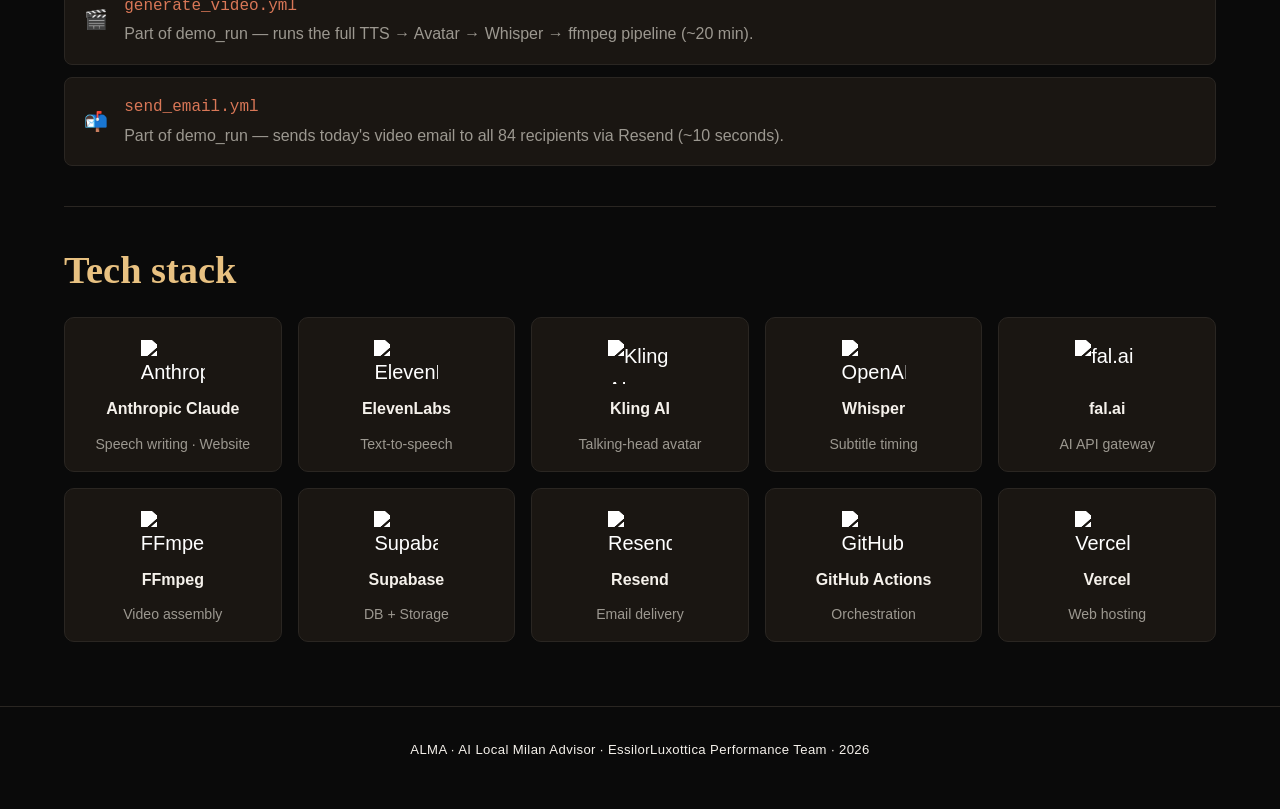
==== commit 9513ffad: "Enhance styles in how-it-works.html Added styles for accordion body, GitHub Actions, and tech stack." ====
--- a/how-it-works.html
+++ b/how-it-works.html
@@ -98,6 +98,26 @@
     .logo-card img { width: 64px; height: 44px; object-fit: contain; filter: brightness(0) invert(1); }
     .logo-card .tool-name { font-size: 0.82rem; font-weight: 700; color: var(--text); text-align: center; }
     .logo-card .tool-role { font-size: 0.72rem; color: var(--text-dim); text-align: center; line-height: 1.4; }
+    /* Pipeline accordion body */
+    .accordion-body p {
+      font-size: 1.05rem;
+    }
+
+    /* GitHub Actions */
+    .workflow-desc {
+      font-size: 1rem;
+    }
+    .workflow-name {
+      font-size: 1rem;
+    }
+
+    /* Tech stack */
+    .logo-card .tool-name {
+      font-size: 1rem;
+    }
+    .logo-card .tool-role {
+      font-size: 0.88rem;
+    }
   </style>
 </head>
 <body>
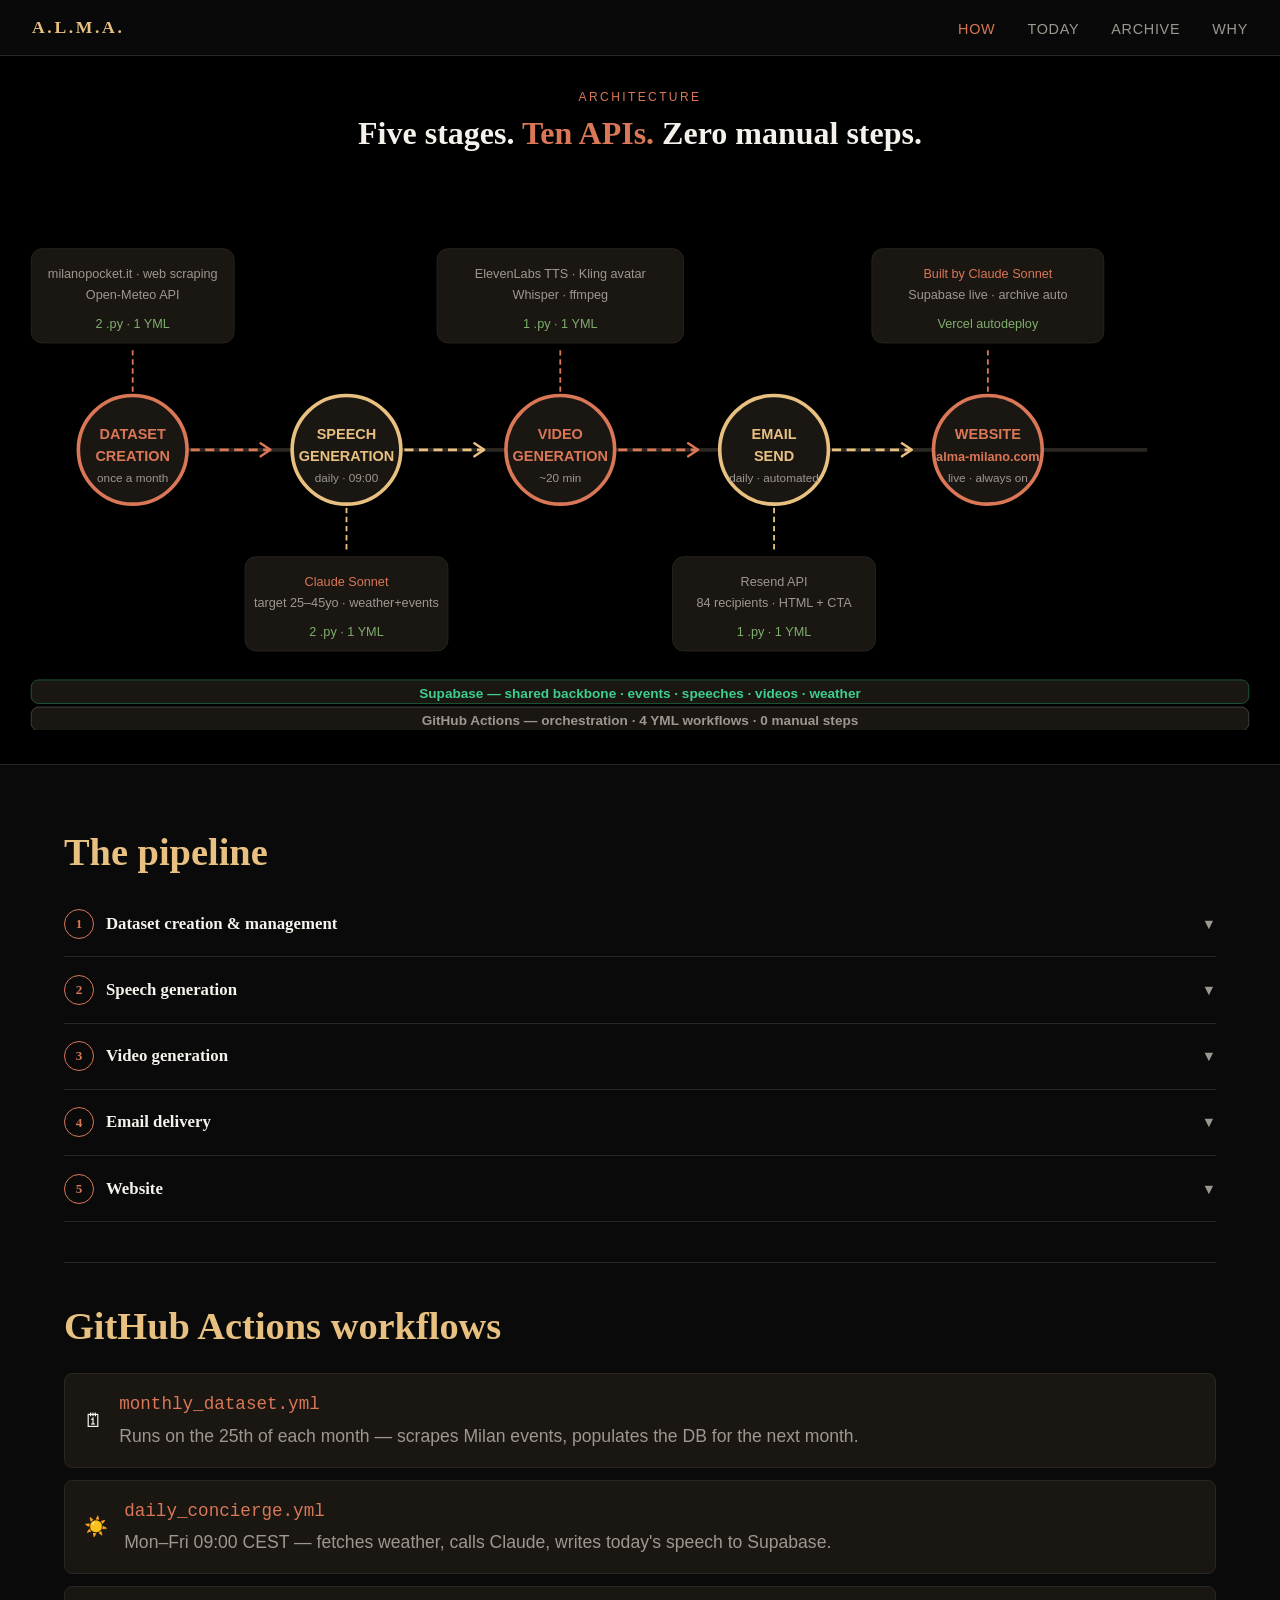
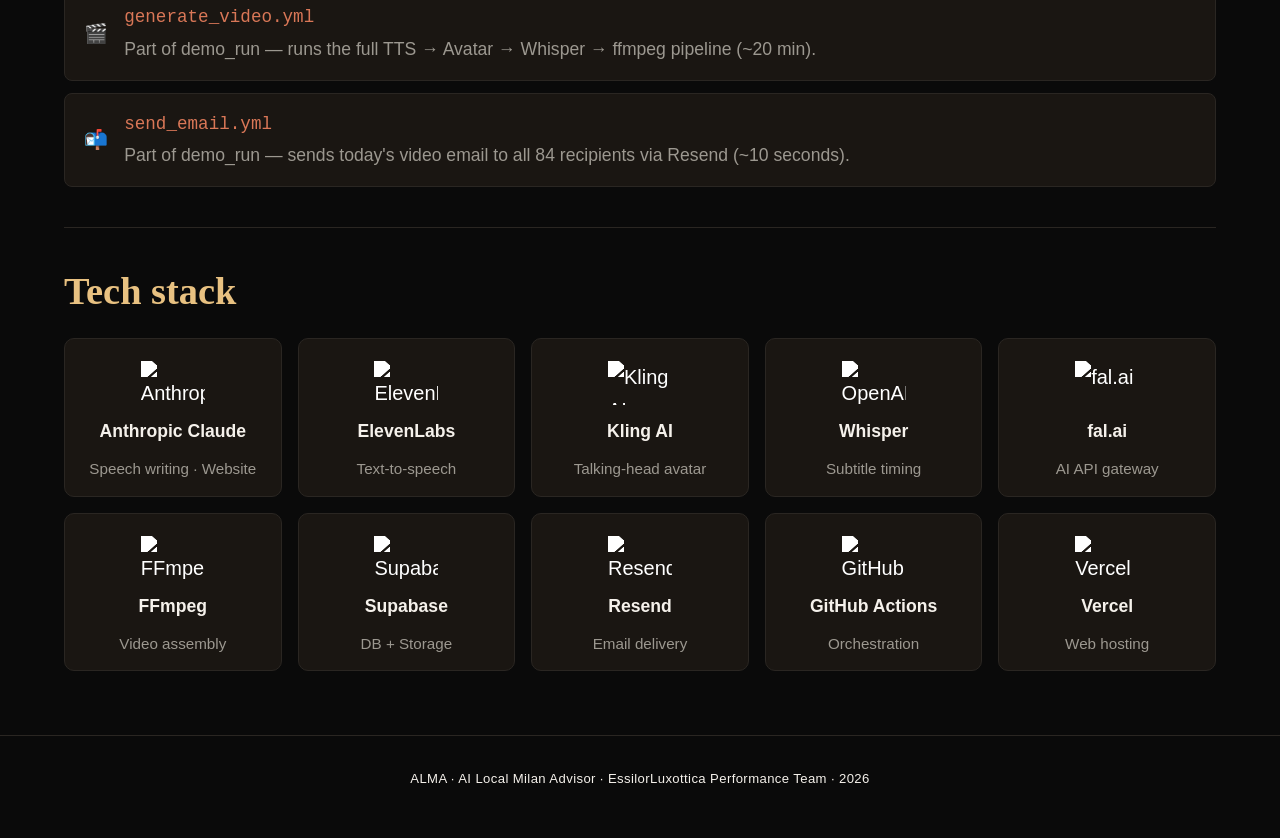
==== commit ed2a7e84: "Update font sizes in how-it-works.html Increased font sizes for accordion body and workflow descript" ====
--- a/how-it-works.html
+++ b/how-it-works.html
@@ -69,7 +69,7 @@
     .accordion-item.open .accordion-chevron { transform: rotate(180deg); }
     .accordion-body { display: none; padding: 0 0 1.2rem 2.8rem; }
     .accordion-item.open .accordion-body { display: block; }
-    .accordion-body p { color: var(--text-dim); font-size: 0.93rem; margin-bottom: 0.75rem; line-height: 1.65; }
+    .accordion-body p { color: var(--text-dim); font-size: 1.2rem; margin-bottom: 0.75rem; line-height: 1.65; }
     .stage-tags { display: flex; flex-wrap: wrap; gap: 0.4rem; }
 
     /* Workflow */
@@ -105,18 +105,18 @@
 
     /* GitHub Actions */
     .workflow-desc {
-      font-size: 1rem;
+      font-size: 1.1rem;
     }
     .workflow-name {
-      font-size: 1rem;
+      font-size: 1.1rem;
     }
 
     /* Tech stack */
     .logo-card .tool-name {
-      font-size: 1rem;
+      font-size: 1.1rem;
     }
     .logo-card .tool-role {
-      font-size: 0.88rem;
+      font-size: 0.95rem;
     }
   </style>
 </head>
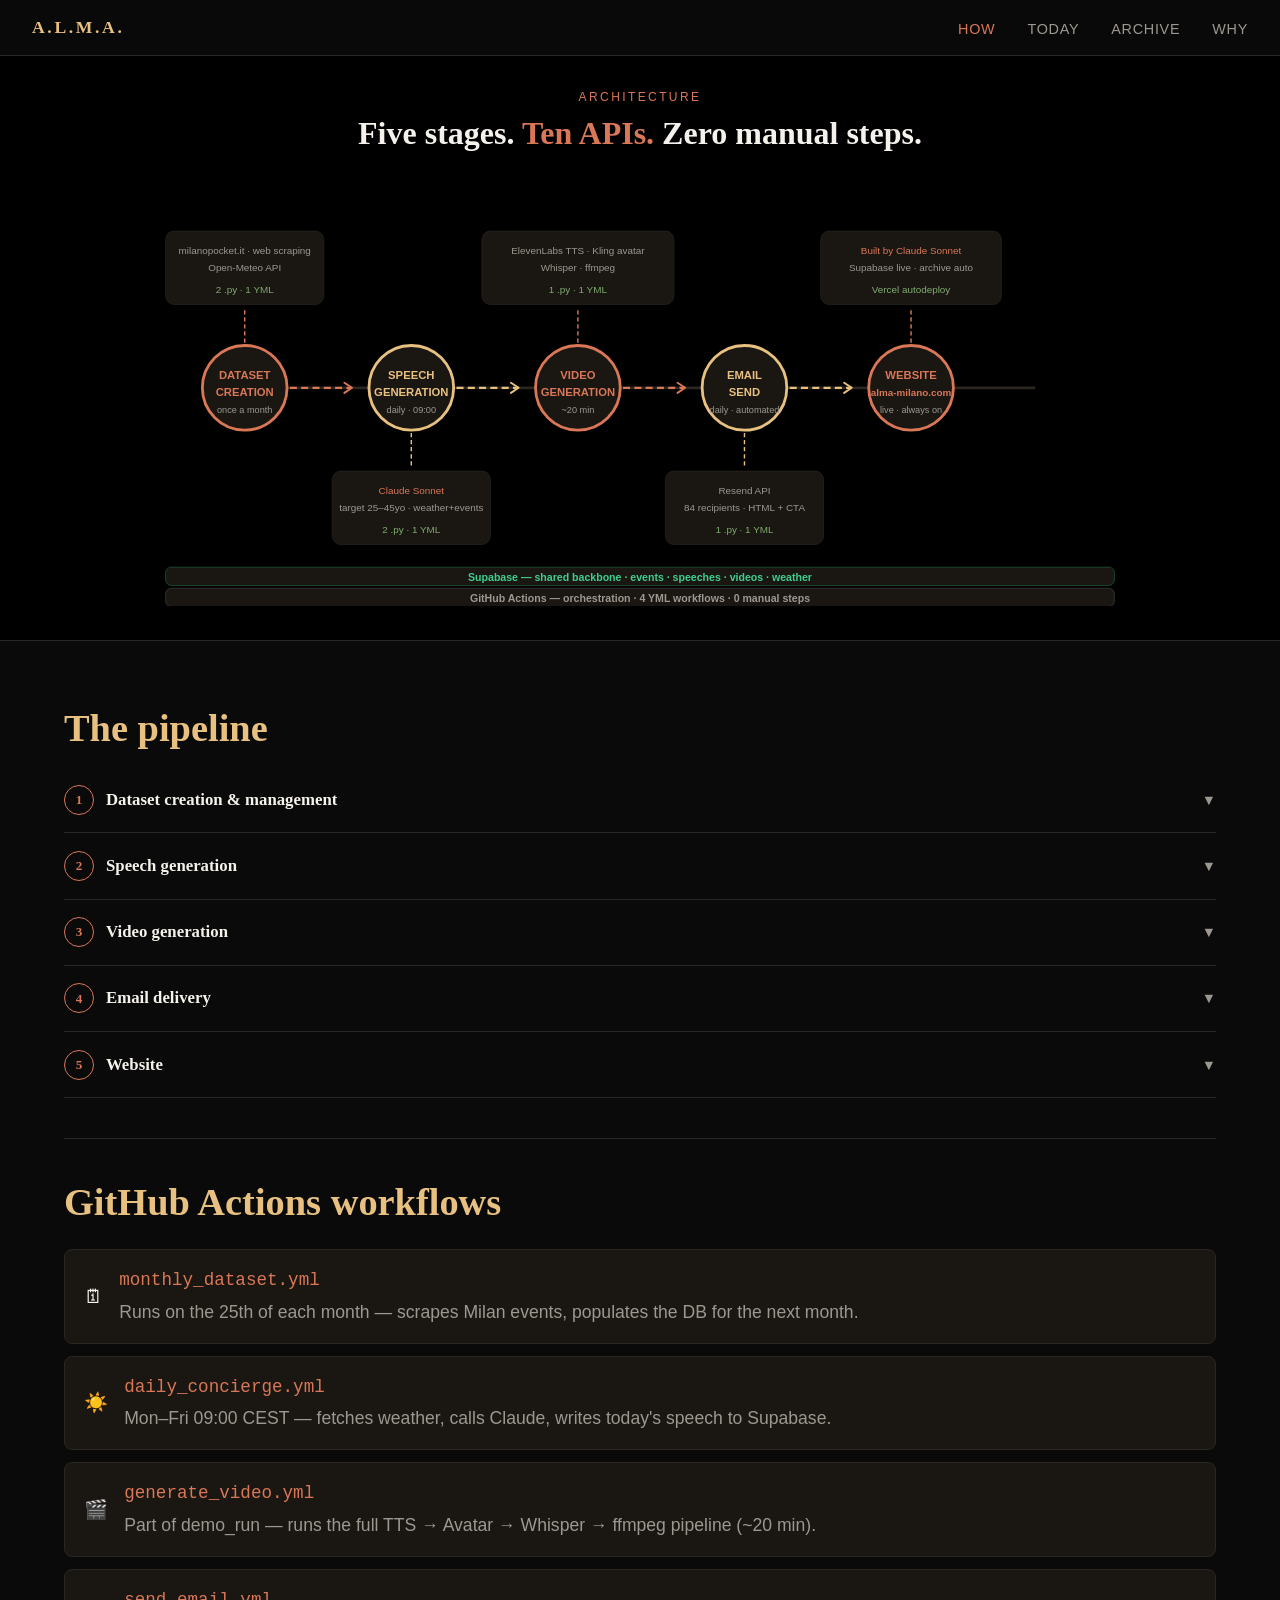
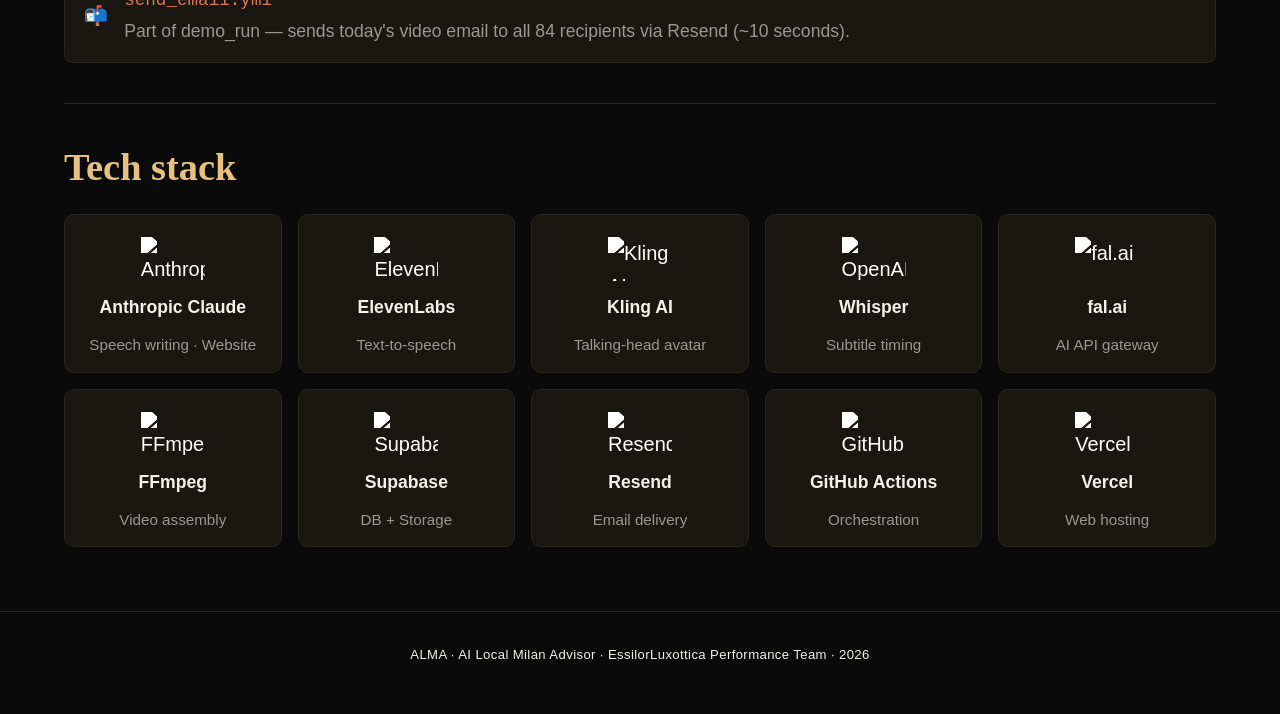
==== commit 0a81c93d: "Adjust diagram wrap margins and max width" ====
--- a/how-it-works.html
+++ b/how-it-works.html
@@ -30,8 +30,9 @@
 
     .diagram-wrap {
       width: 100%;
+      max-width: 960px;
+      margin: 1rem auto 0;
       overflow-x: auto;
-      margin: 1rem 0 0;
     }
     .diagram-wrap svg { min-width: 560px; }
 
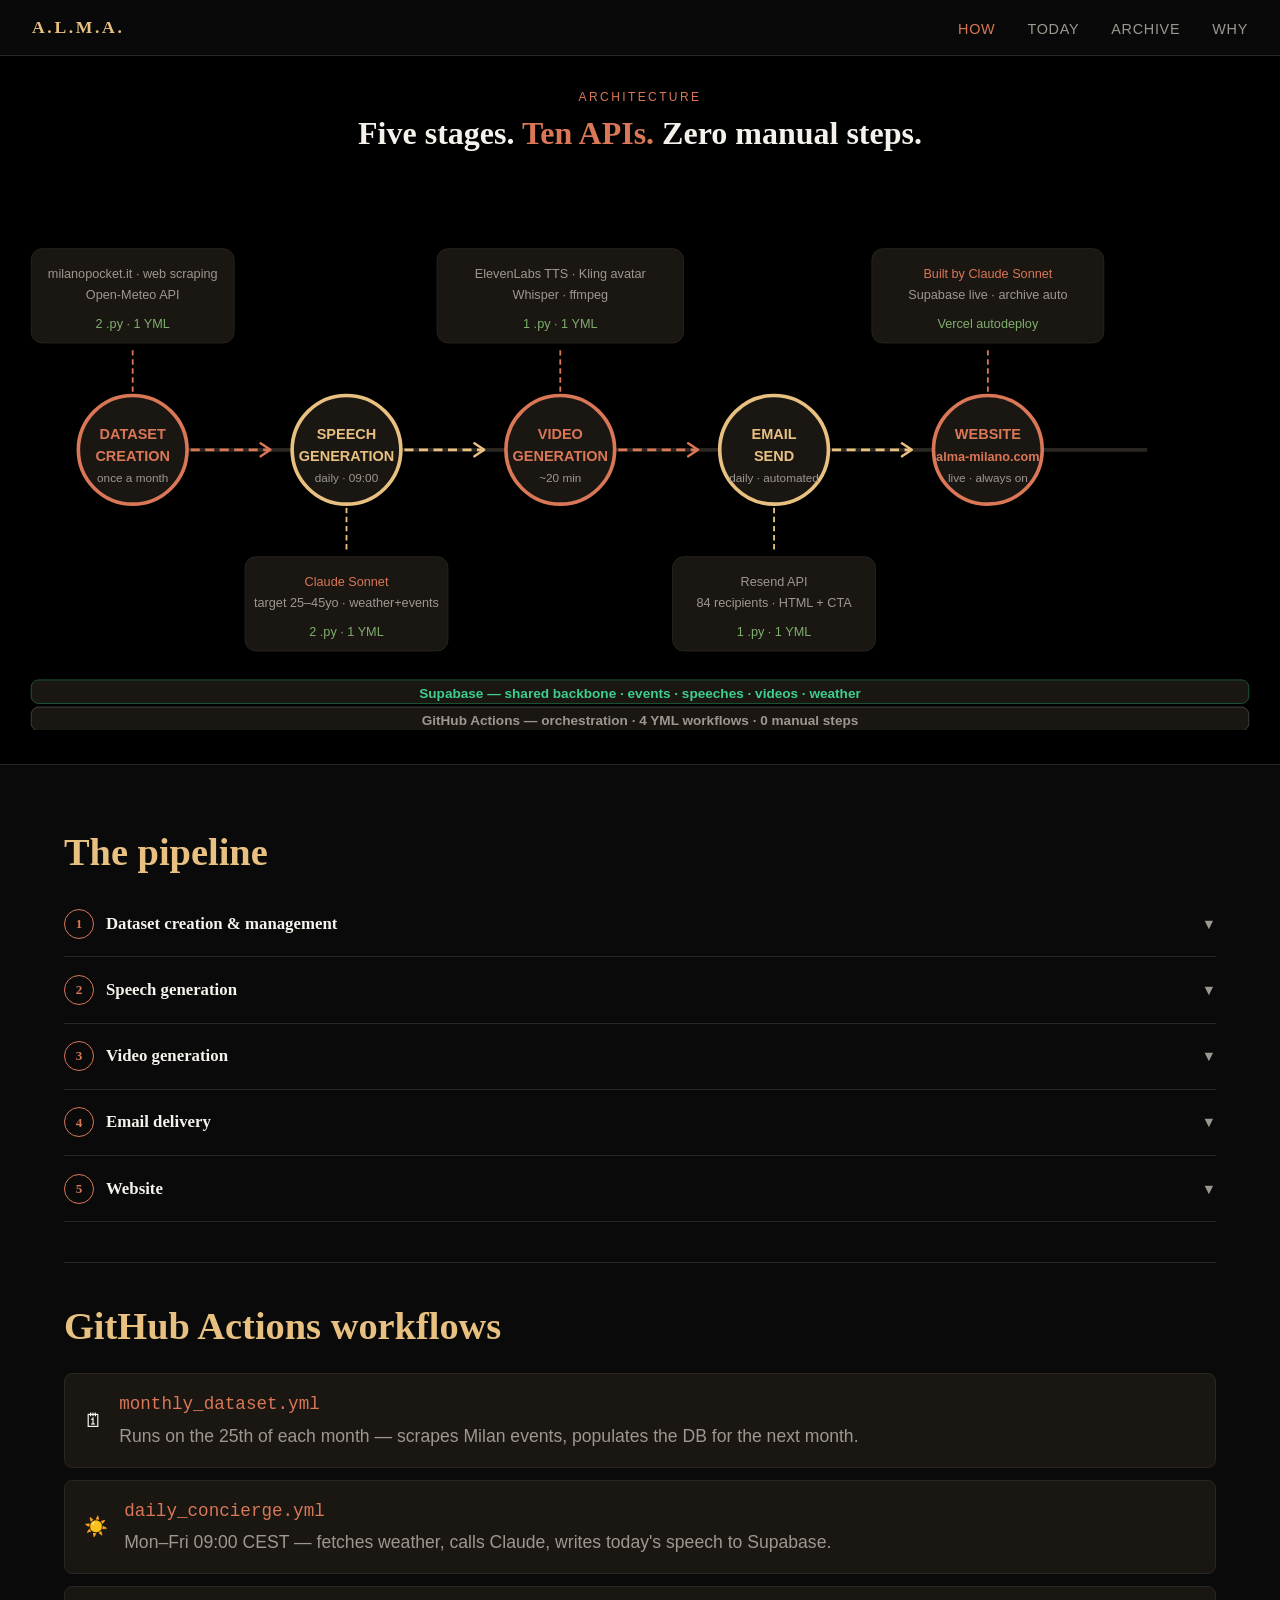
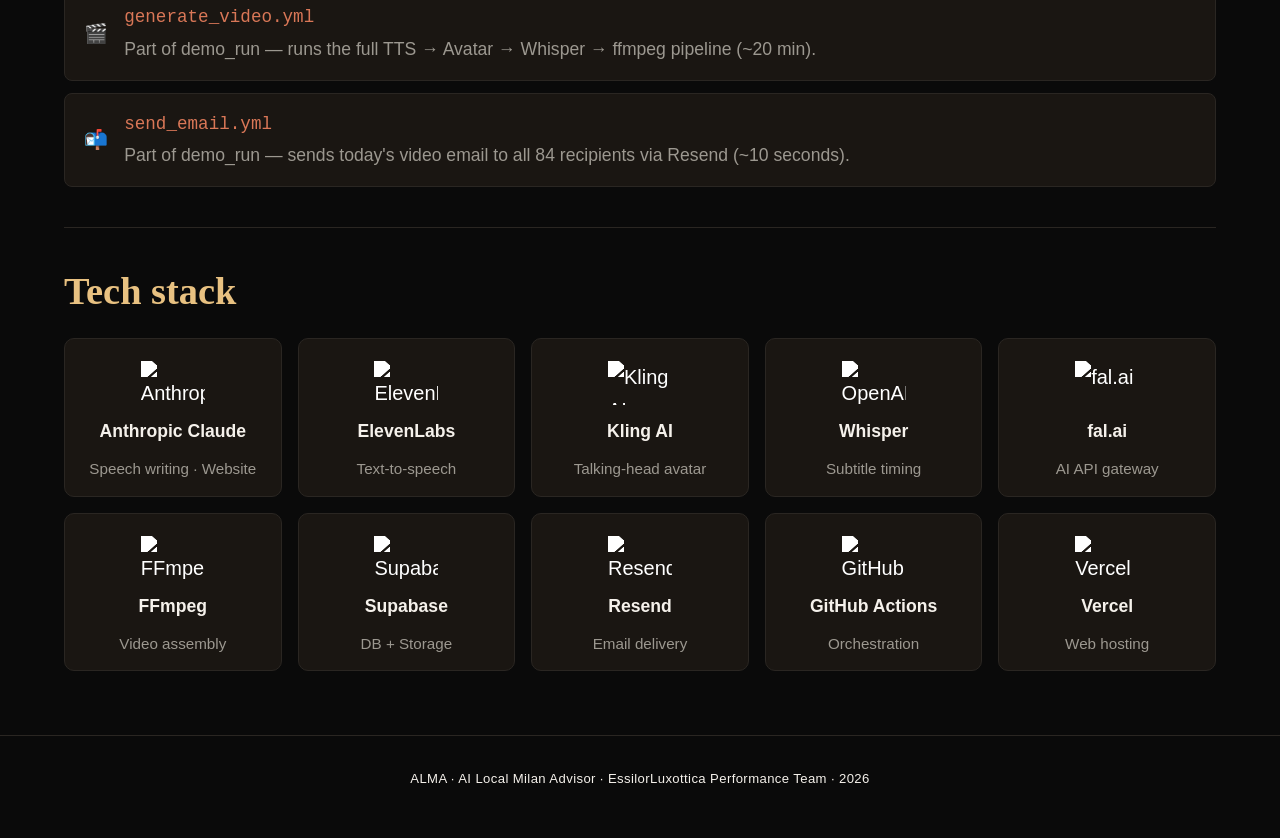
==== commit d1a3d41f: "Increase max-width of diagram wrap to 1400px" ====
--- a/how-it-works.html
+++ b/how-it-works.html
@@ -30,7 +30,7 @@
 
     .diagram-wrap {
       width: 100%;
-      max-width: 960px;
+      max-width: 1400px;
       margin: 1rem auto 0;
       overflow-x: auto;
     }
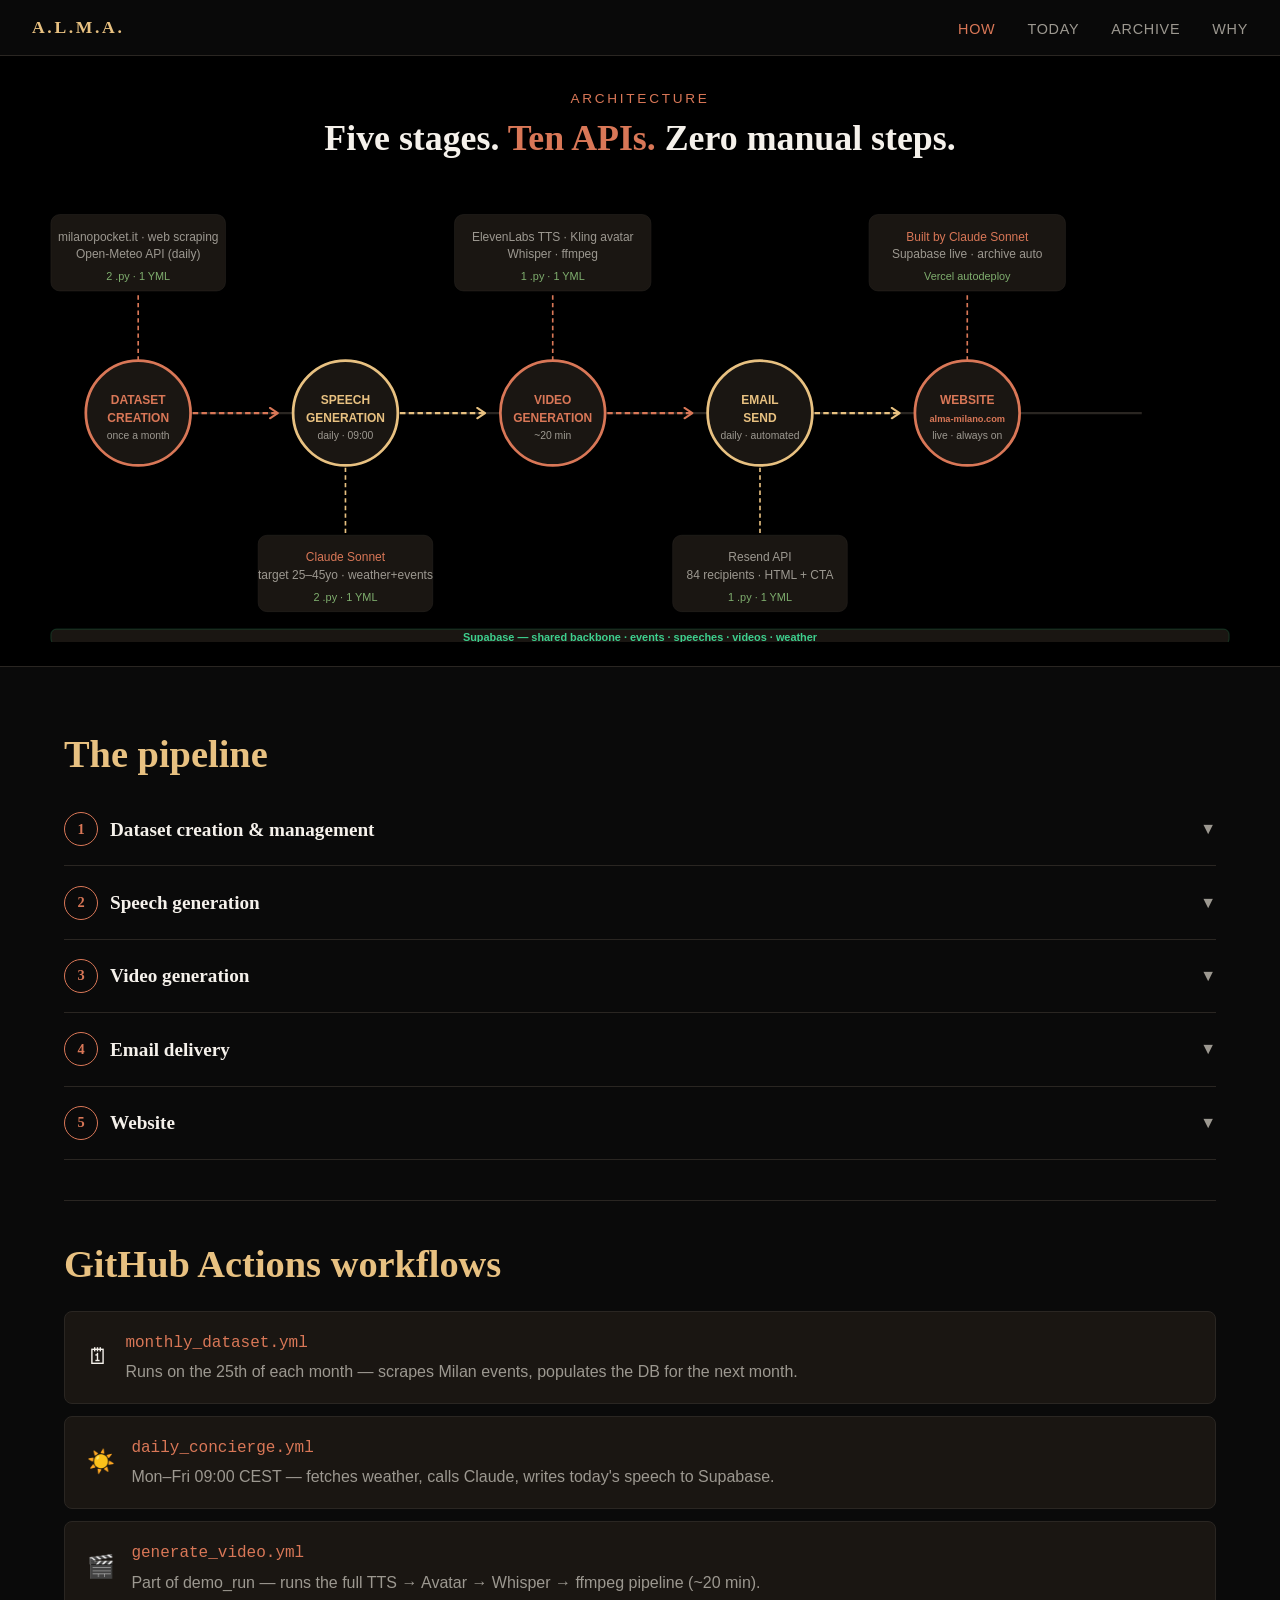
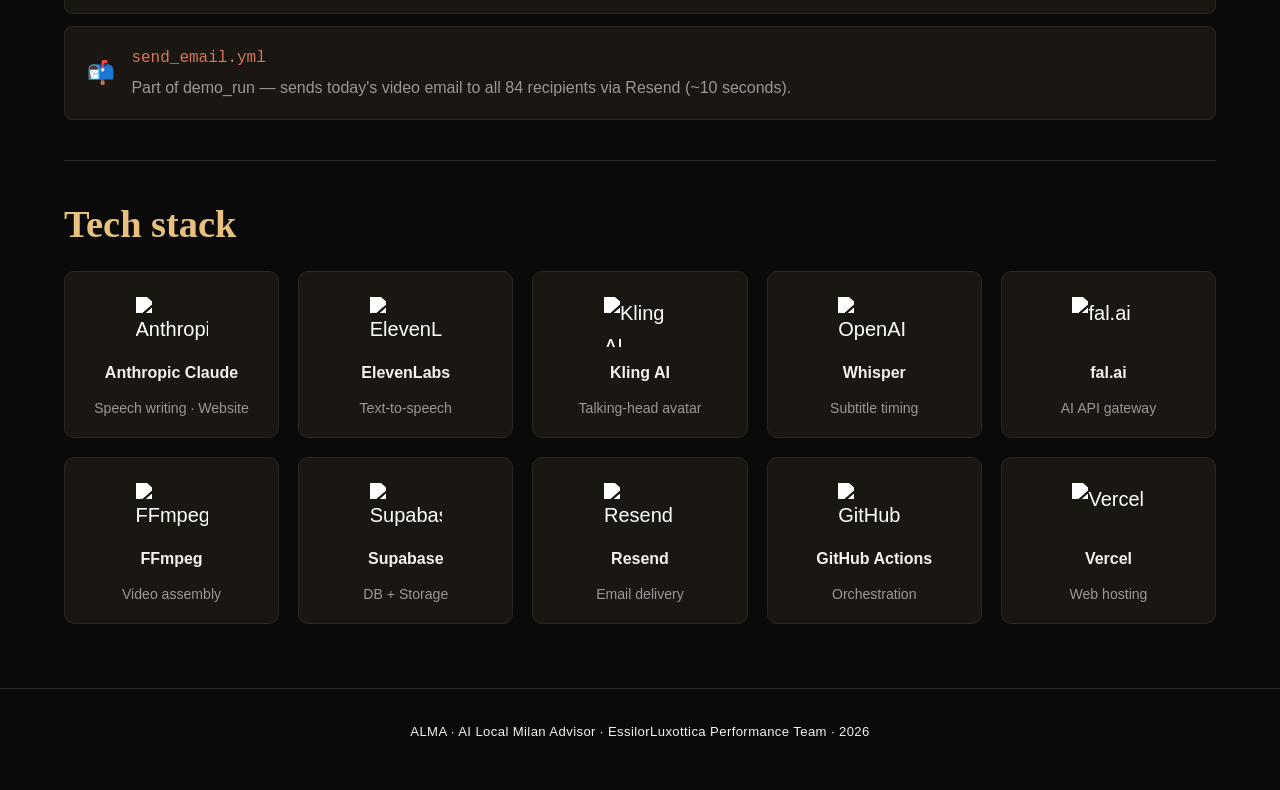
==== commit a0e3520a: "Change greeting from 'Hello' to 'Goodbye'" ====
--- a/how-it-works.html
+++ b/how-it-works.html
@@ -13,7 +13,7 @@
       border-bottom: 1px solid var(--panel-light);
     }
     .page-hero .eyebrow {
-      font-size: 0.75rem;
+      font-size: 0.85rem;
       letter-spacing: 0.2em;
       text-transform: uppercase;
       color: var(--accent);
@@ -21,27 +21,24 @@
     }
     .page-hero h1 {
       font-family: 'Cambria', serif;
-      font-size: clamp(1.3rem, 2.5vw, 2rem);
+      font-size: clamp(1.6rem, 2.8vw, 2.4rem);
       color: var(--text);
       line-height: 1.2;
       margin-bottom: 0;
     }
     .page-hero h1 em { color: var(--accent); font-style: normal; }
 
+    /* ── Diagram ── */
     .diagram-wrap {
       width: 100%;
-      max-width: 1400px;
-      margin: 1rem auto 0;
       overflow-x: auto;
-    }
-    .diagram-wrap svg { min-width: 560px; }
-
-    /* Mobile vertical */
-    .diagram-mobile { display: none; margin: 1rem auto 0; max-width: 380px; }
-
-    @media (max-width: 640px) {
-      .diagram-wrap { display: none; }
-      .diagram-mobile { display: block; }
+      margin: 1.5rem 0 0;
+      padding: 0 1rem;
+    }
+    .diagram-wrap svg {
+      width: 100%;
+      min-width: 700px;
+      display: block;
     }
 
     @keyframes pulse { 0%{stroke-dashoffset:24} 100%{stroke-dashoffset:0} }
@@ -49,76 +46,63 @@
     .flow-v { stroke-dasharray:5 3; animation: pulse 1.2s linear infinite; }
     @media (prefers-reduced-motion: reduce) { .flow, .flow-v { animation:none; } }
 
-    /* Accordion */
+    /* Mobile */
+    .diagram-mobile { display: none; margin: 1.5rem auto 0; max-width: 380px; }
+    @media (max-width: 640px) {
+      .diagram-wrap { display: none; }
+      .diagram-mobile { display: block; }
+    }
+
+    /* ── Accordion ── */
     .accordion-item { border-bottom: 1px solid var(--panel-light); }
     .accordion-trigger {
       width: 100%; background: none; border: none;
-      padding: 1.1rem 0; display: flex; align-items: center;
+      padding: 1.2rem 0; display: flex; align-items: center;
       justify-content: space-between; cursor: pointer; text-align: left; gap: 1rem;
     }
     .accordion-trigger h3 {
-      font-family: 'Cambria', serif; font-size: 1.05rem;
+      font-family: 'Cambria', serif; font-size: 1.2rem;
       color: var(--text); margin: 0; display: flex; align-items: center; gap: 0.75rem;
     }
     .stage-num {
-      flex-shrink: 0; width: 30px; height: 30px; border-radius: 50%;
+      flex-shrink: 0; width: 34px; height: 34px; border-radius: 50%;
       border: 1.5px solid var(--accent); display: flex; align-items: center;
       justify-content: center; font-family: 'Cambria', serif;
-      font-size: 0.82rem; font-weight: 700; color: var(--accent);
-    }
-    .accordion-chevron { flex-shrink: 0; font-size: 0.9rem; color: var(--text-dim); transition: transform 0.2s; }
+      font-size: 0.9rem; font-weight: 700; color: var(--accent);
+    }
+    .accordion-chevron { flex-shrink: 0; font-size: 1rem; color: var(--text-dim); transition: transform 0.2s; }
     .accordion-item.open .accordion-chevron { transform: rotate(180deg); }
-    .accordion-body { display: none; padding: 0 0 1.2rem 2.8rem; }
+    .accordion-body { display: none; padding: 0 0 1.4rem 3rem; }
     .accordion-item.open .accordion-body { display: block; }
-    .accordion-body p { color: var(--text-dim); font-size: 1.2rem; margin-bottom: 0.75rem; line-height: 1.65; }
+    .accordion-body p { color: var(--text-dim); font-size: 1.1rem; margin-bottom: 0.75rem; line-height: 1.65; }
     .stage-tags { display: flex; flex-wrap: wrap; gap: 0.4rem; }
 
-    /* Workflow */
+    /* ── Workflow ── */
     .workflow-list { list-style: none; margin-top: 1.5rem; display: flex; flex-direction: column; gap: 0.75rem; }
     .workflow-item {
       background: var(--panel); border: 1px solid var(--panel-light);
-      border-radius: 8px; padding: 1rem 1.2rem; display: flex; align-items: center; gap: 1rem;
-    }
-    .workflow-icon { font-size: 1.2rem; flex-shrink: 0; }
-    .workflow-name { font-family: 'Courier New', monospace; font-size: 0.85rem; color: var(--accent); margin-bottom: 0.15rem; }
-    .workflow-desc { font-size: 0.85rem; color: var(--text-dim); }
-
-    /* Tech stack */
+      border-radius: 8px; padding: 1.1rem 1.4rem; display: flex; align-items: center; gap: 1rem;
+    }
+    .workflow-icon { font-size: 1.4rem; flex-shrink: 0; }
+    .workflow-name { font-family: 'Courier New', monospace; font-size: 1rem; color: var(--accent); margin-bottom: 0.2rem; }
+    .workflow-desc { font-size: 1rem; color: var(--text-dim); }
+
+    /* ── Tech stack ── */
     .logo-grid {
       display: grid; grid-template-columns: repeat(5, 1fr);
-      gap: 1rem; margin-top: 1.5rem;
+      gap: 1.2rem; margin-top: 1.5rem;
     }
     @media (max-width: 640px) { .logo-grid { grid-template-columns: repeat(3, 1fr); } }
     .logo-card {
       background: var(--panel); border: 1px solid var(--panel-light);
-      border-radius: 10px; padding: 1.4rem 0.75rem 1rem;
-      display: flex; flex-direction: column; align-items: center; gap: 0.75rem;
+      border-radius: 10px; padding: 1.6rem 0.75rem 1.1rem;
+      display: flex; flex-direction: column; align-items: center; gap: 0.8rem;
       transition: border-color 0.2s;
     }
     .logo-card:hover { border-color: var(--accent); }
-    .logo-card img { width: 64px; height: 44px; object-fit: contain; filter: brightness(0) invert(1); }
-    .logo-card .tool-name { font-size: 0.82rem; font-weight: 700; color: var(--text); text-align: center; }
-    .logo-card .tool-role { font-size: 0.72rem; color: var(--text-dim); text-align: center; line-height: 1.4; }
-    /* Pipeline accordion body */
-    .accordion-body p {
-      font-size: 1.05rem;
-    }
-
-    /* GitHub Actions */
-    .workflow-desc {
-      font-size: 1.1rem;
-    }
-    .workflow-name {
-      font-size: 1.1rem;
-    }
-
-    /* Tech stack */
-    .logo-card .tool-name {
-      font-size: 1.1rem;
-    }
-    .logo-card .tool-role {
-      font-size: 0.95rem;
-    }
+    .logo-card img { width: 72px; height: 50px; object-fit: contain; filter: brightness(0) invert(1); }
+    .logo-card .tool-name { font-size: 1rem; font-weight: 700; color: var(--text); text-align: center; }
+    .logo-card .tool-role { font-size: 0.88rem; color: var(--text-dim); text-align: center; line-height: 1.4; }
   </style>
 </head>
 <body>
@@ -139,92 +123,88 @@
     <p class="eyebrow">Architecture</p>
     <h1>Five stages. <em>Ten APIs.</em> Zero manual steps.</h1>
 
-    <!-- DESKTOP: horizontal with info boxes -->
+    <!-- DESKTOP diagram -->
     <div class="diagram-wrap">
-      <svg width="100%" viewBox="0 0 680 310" role="img">
+      <svg viewBox="0 0 1100 420" role="img" preserveAspectRatio="xMidYMid meet">
         <title>ALMA pipeline</title>
-        <desc>Five-stage pipeline with info boxes alternating above and below</desc>
         <defs>
           <marker id="arrow" viewBox="0 0 10 10" refX="8" refY="5" markerWidth="6" markerHeight="6" orient="auto-start-reverse">
             <path d="M2 1L8 5L2 9" fill="none" stroke="context-stroke" stroke-width="1.5" stroke-linecap="round" stroke-linejoin="round"/>
           </marker>
         </defs>
 
-        <!-- Spine at y=155 -->
-        <line x1="60" y1="155" x2="620" y2="155" stroke="#2A2622" stroke-width="2"/>
+        <!-- Spine -->
+        <line x1="90" y1="210" x2="1010" y2="210" stroke="#2A2622" stroke-width="2"/>
 
         <!-- STAGE 1 — DATASET (info ABOVE) -->
-        <line x1="60" y1="128" x2="60" y2="98" stroke="#D97757" stroke-width="1" stroke-dasharray="3 2"/>
-        <rect x="4" y="44" width="112" height="52" rx="6" fill="#1A1612" stroke="#2A2622" stroke-width="0.5"/>
-        <text x="60" y="60" text-anchor="middle" style="font-size:7px;fill:#9C9890;font-family:Calibri,sans-serif">milanopocket.it · web scraping</text>
-        <text x="60" y="72" text-anchor="middle" style="font-size:7px;fill:#9C9890;font-family:Calibri,sans-serif">Open-Meteo API</text>
-        <text x="60" y="88" text-anchor="middle" style="font-size:7px;fill:#7FAE6E;font-family:Calibri,sans-serif">2 .py · 1 YML</text>
-        <circle cx="60" cy="155" r="30" fill="#1A1612" stroke="#D97757" stroke-width="2"/>
-        <text x="60" y="149" text-anchor="middle" style="font-size:8px;fill:#D97757;font-family:Calibri,sans-serif;font-weight:700">DATASET</text>
-        <text x="60" y="161" text-anchor="middle" style="font-size:8px;fill:#D97757;font-family:Calibri,sans-serif;font-weight:700">CREATION</text>
-        <text x="60" y="173" text-anchor="middle" style="font-size:6.5px;fill:#9C9890;font-family:Calibri,sans-serif">once a month</text>
-        <line class="flow" x1="92" y1="155" x2="136" y2="155" stroke="#D97757" stroke-width="1.5" fill="none" marker-end="url(#arrow)"/>
+        <line x1="90" y1="162" x2="90" y2="100" stroke="#D97757" stroke-width="1.5" stroke-dasharray="4 3"/>
+        <rect x="10" y="28" width="160" height="70" rx="8" fill="#1A1612" stroke="#2A2622" stroke-width="0.5"/>
+        <text x="90" y="52" text-anchor="middle" style="font-size:11px;fill:#9C9890;font-family:Calibri,sans-serif">milanopocket.it · web scraping</text>
+        <text x="90" y="68" text-anchor="middle" style="font-size:11px;fill:#9C9890;font-family:Calibri,sans-serif">Open-Meteo API (daily)</text>
+        <text x="90" y="88" text-anchor="middle" style="font-size:10px;fill:#7FAE6E;font-family:Calibri,sans-serif">2 .py · 1 YML</text>
+        <circle cx="90" cy="210" r="48" fill="#1A1612" stroke="#D97757" stroke-width="2.5"/>
+        <text x="90" y="202" text-anchor="middle" style="font-size:11px;fill:#D97757;font-family:Calibri,sans-serif;font-weight:700">DATASET</text>
+        <text x="90" y="218" text-anchor="middle" style="font-size:11px;fill:#D97757;font-family:Calibri,sans-serif;font-weight:700">CREATION</text>
+        <text x="90" y="234" text-anchor="middle" style="font-size:9.5px;fill:#9C9890;font-family:Calibri,sans-serif">once a month</text>
+        <line class="flow" x1="140" y1="210" x2="218" y2="210" stroke="#D97757" stroke-width="2" fill="none" marker-end="url(#arrow)"/>
 
         <!-- STAGE 2 — SPEECH (info BELOW) -->
-        <line x1="178" y1="187" x2="178" y2="212" stroke="#E8C181" stroke-width="1" stroke-dasharray="3 2"/>
-        <rect x="122" y="214" width="112" height="52" rx="6" fill="#1A1612" stroke="#2A2622" stroke-width="0.5"/>
-        <text x="178" y="230" text-anchor="middle" style="font-size:7px;fill:#D97757;font-family:Calibri,sans-serif">Claude Sonnet</text>
-        <text x="178" y="242" text-anchor="middle" style="font-size:7px;fill:#9C9890;font-family:Calibri,sans-serif">target 25–45yo · weather+events</text>
-        <text x="178" y="258" text-anchor="middle" style="font-size:7px;fill:#7FAE6E;font-family:Calibri,sans-serif">2 .py · 1 YML</text>
-        <circle cx="178" cy="155" r="30" fill="#1A1612" stroke="#E8C181" stroke-width="2"/>
-        <text x="178" y="149" text-anchor="middle" style="font-size:8px;fill:#E8C181;font-family:Calibri,sans-serif;font-weight:700">SPEECH</text>
-        <text x="178" y="161" text-anchor="middle" style="font-size:8px;fill:#E8C181;font-family:Calibri,sans-serif;font-weight:700">GENERATION</text>
-        <text x="178" y="173" text-anchor="middle" style="font-size:6.5px;fill:#9C9890;font-family:Calibri,sans-serif">daily · 09:00</text>
-        <line class="flow" x1="210" y1="155" x2="254" y2="155" stroke="#E8C181" stroke-width="1.5" fill="none" marker-end="url(#arrow)"/>
+        <line x1="280" y1="260" x2="280" y2="320" stroke="#E8C181" stroke-width="1.5" stroke-dasharray="4 3"/>
+        <rect x="200" y="322" width="160" height="70" rx="8" fill="#1A1612" stroke="#2A2622" stroke-width="0.5"/>
+        <text x="280" y="346" text-anchor="middle" style="font-size:11px;fill:#D97757;font-family:Calibri,sans-serif">Claude Sonnet</text>
+        <text x="280" y="362" text-anchor="middle" style="font-size:11px;fill:#9C9890;font-family:Calibri,sans-serif">target 25–45yo · weather+events</text>
+        <text x="280" y="382" text-anchor="middle" style="font-size:10px;fill:#7FAE6E;font-family:Calibri,sans-serif">2 .py · 1 YML</text>
+        <circle cx="280" cy="210" r="48" fill="#1A1612" stroke="#E8C181" stroke-width="2.5"/>
+        <text x="280" y="202" text-anchor="middle" style="font-size:11px;fill:#E8C181;font-family:Calibri,sans-serif;font-weight:700">SPEECH</text>
+        <text x="280" y="218" text-anchor="middle" style="font-size:11px;fill:#E8C181;font-family:Calibri,sans-serif;font-weight:700">GENERATION</text>
+        <text x="280" y="234" text-anchor="middle" style="font-size:9.5px;fill:#9C9890;font-family:Calibri,sans-serif">daily · 09:00</text>
+        <line class="flow" x1="330" y1="210" x2="408" y2="210" stroke="#E8C181" stroke-width="2" fill="none" marker-end="url(#arrow)"/>
 
         <!-- STAGE 3 — VIDEO (info ABOVE) -->
-        <line x1="296" y1="128" x2="296" y2="98" stroke="#D97757" stroke-width="1" stroke-dasharray="3 2"/>
-        <rect x="228" y="44" width="136" height="52" rx="6" fill="#1A1612" stroke="#2A2622" stroke-width="0.5"/>
-        <text x="296" y="60" text-anchor="middle" style="font-size:7px;fill:#9C9890;font-family:Calibri,sans-serif">ElevenLabs TTS · Kling avatar</text>
-        <text x="296" y="72" text-anchor="middle" style="font-size:7px;fill:#9C9890;font-family:Calibri,sans-serif">Whisper · ffmpeg</text>
-        <text x="296" y="88" text-anchor="middle" style="font-size:7px;fill:#7FAE6E;font-family:Calibri,sans-serif">1 .py · 1 YML</text>
-        <circle cx="296" cy="155" r="30" fill="#1A1612" stroke="#D97757" stroke-width="2"/>
-        <text x="296" y="149" text-anchor="middle" style="font-size:8px;fill:#D97757;font-family:Calibri,sans-serif;font-weight:700">VIDEO</text>
-        <text x="296" y="161" text-anchor="middle" style="font-size:8px;fill:#D97757;font-family:Calibri,sans-serif;font-weight:700">GENERATION</text>
-        <text x="296" y="173" text-anchor="middle" style="font-size:6.5px;fill:#9C9890;font-family:Calibri,sans-serif">~20 min</text>
-        <line class="flow" x1="328" y1="155" x2="372" y2="155" stroke="#D97757" stroke-width="1.5" fill="none" marker-end="url(#arrow)"/>
+        <line x1="470" y1="162" x2="470" y2="100" stroke="#D97757" stroke-width="1.5" stroke-dasharray="4 3"/>
+        <rect x="380" y="28" width="180" height="70" rx="8" fill="#1A1612" stroke="#2A2622" stroke-width="0.5"/>
+        <text x="470" y="52" text-anchor="middle" style="font-size:11px;fill:#9C9890;font-family:Calibri,sans-serif">ElevenLabs TTS · Kling avatar</text>
+        <text x="470" y="68" text-anchor="middle" style="font-size:11px;fill:#9C9890;font-family:Calibri,sans-serif">Whisper · ffmpeg</text>
+        <text x="470" y="88" text-anchor="middle" style="font-size:10px;fill:#7FAE6E;font-family:Calibri,sans-serif">1 .py · 1 YML</text>
+        <circle cx="470" cy="210" r="48" fill="#1A1612" stroke="#D97757" stroke-width="2.5"/>
+        <text x="470" y="202" text-anchor="middle" style="font-size:11px;fill:#D97757;font-family:Calibri,sans-serif;font-weight:700">VIDEO</text>
+        <text x="470" y="218" text-anchor="middle" style="font-size:11px;fill:#D97757;font-family:Calibri,sans-serif;font-weight:700">GENERATION</text>
+        <text x="470" y="234" text-anchor="middle" style="font-size:9.5px;fill:#9C9890;font-family:Calibri,sans-serif">~20 min</text>
+        <line class="flow" x1="520" y1="210" x2="598" y2="210" stroke="#D97757" stroke-width="2" fill="none" marker-end="url(#arrow)"/>
 
         <!-- STAGE 4 — EMAIL (info BELOW) -->
-        <line x1="414" y1="187" x2="414" y2="212" stroke="#E8C181" stroke-width="1" stroke-dasharray="3 2"/>
-        <rect x="358" y="214" width="112" height="52" rx="6" fill="#1A1612" stroke="#2A2622" stroke-width="0.5"/>
-        <text x="414" y="230" text-anchor="middle" style="font-size:7px;fill:#9C9890;font-family:Calibri,sans-serif">Resend API</text>
-        <text x="414" y="242" text-anchor="middle" style="font-size:7px;fill:#9C9890;font-family:Calibri,sans-serif">84 recipients · HTML + CTA</text>
-        <text x="414" y="258" text-anchor="middle" style="font-size:7px;fill:#7FAE6E;font-family:Calibri,sans-serif">1 .py · 1 YML</text>
-        <circle cx="414" cy="155" r="30" fill="#1A1612" stroke="#E8C181" stroke-width="2"/>
-        <text x="414" y="149" text-anchor="middle" style="font-size:8px;fill:#E8C181;font-family:Calibri,sans-serif;font-weight:700">EMAIL</text>
-        <text x="414" y="161" text-anchor="middle" style="font-size:8px;fill:#E8C181;font-family:Calibri,sans-serif;font-weight:700">SEND</text>
-        <text x="414" y="173" text-anchor="middle" style="font-size:6.5px;fill:#9C9890;font-family:Calibri,sans-serif">daily · automated</text>
-        <line class="flow" x1="446" y1="155" x2="490" y2="155" stroke="#E8C181" stroke-width="1.5" fill="none" marker-end="url(#arrow)"/>
+        <line x1="660" y1="260" x2="660" y2="320" stroke="#E8C181" stroke-width="1.5" stroke-dasharray="4 3"/>
+        <rect x="580" y="322" width="160" height="70" rx="8" fill="#1A1612" stroke="#2A2622" stroke-width="0.5"/>
+        <text x="660" y="346" text-anchor="middle" style="font-size:11px;fill:#9C9890;font-family:Calibri,sans-serif">Resend API</text>
+        <text x="660" y="362" text-anchor="middle" style="font-size:11px;fill:#9C9890;font-family:Calibri,sans-serif">84 recipients · HTML + CTA</text>
+        <text x="660" y="382" text-anchor="middle" style="font-size:10px;fill:#7FAE6E;font-family:Calibri,sans-serif">1 .py · 1 YML</text>
+        <circle cx="660" cy="210" r="48" fill="#1A1612" stroke="#E8C181" stroke-width="2.5"/>
+        <text x="660" y="202" text-anchor="middle" style="font-size:11px;fill:#E8C181;font-family:Calibri,sans-serif;font-weight:700">EMAIL</text>
+        <text x="660" y="218" text-anchor="middle" style="font-size:11px;fill:#E8C181;font-family:Calibri,sans-serif;font-weight:700">SEND</text>
+        <text x="660" y="234" text-anchor="middle" style="font-size:9.5px;fill:#9C9890;font-family:Calibri,sans-serif">daily · automated</text>
+        <line class="flow" x1="710" y1="210" x2="788" y2="210" stroke="#E8C181" stroke-width="2" fill="none" marker-end="url(#arrow)"/>
 
         <!-- STAGE 5 — WEBSITE (info ABOVE) -->
-        <line x1="532" y1="128" x2="532" y2="98" stroke="#D97757" stroke-width="1" stroke-dasharray="3 2"/>
-        <rect x="468" y="44" width="128" height="52" rx="6" fill="#1A1612" stroke="#2A2622" stroke-width="0.5"/>
-        <text x="532" y="60" text-anchor="middle" style="font-size:7px;fill:#D97757;font-family:Calibri,sans-serif">Built by Claude Sonnet</text>
-        <text x="532" y="72" text-anchor="middle" style="font-size:7px;fill:#9C9890;font-family:Calibri,sans-serif">Supabase live · archive auto</text>
-        <text x="532" y="88" text-anchor="middle" style="font-size:7px;fill:#7FAE6E;font-family:Calibri,sans-serif">Vercel autodeploy</text>
-        <circle cx="532" cy="155" r="30" fill="#1A1612" stroke="#D97757" stroke-width="2"/>
-        <text x="532" y="149" text-anchor="middle" style="font-size:8px;fill:#D97757;font-family:Calibri,sans-serif;font-weight:700">WEBSITE</text>
-        <text x="532" y="161" text-anchor="middle" style="font-size:7px;fill:#D97757;font-family:Calibri,sans-serif;font-weight:700">alma-milano.com</text>
-        <text x="532" y="173" text-anchor="middle" style="font-size:6.5px;fill:#9C9890;font-family:Calibri,sans-serif">live · always on</text>
-
-        <!-- Backbone -->
-        <rect x="4" y="282" width="672" height="13" rx="4" fill="#1A1612" stroke="#1d5c3a" stroke-width="0.5"/>
-        <text x="340" y="292" text-anchor="middle" style="font-size:7.5px;fill:#3ECF8E;font-family:Calibri,sans-serif;font-weight:700">Supabase — shared backbone · events · speeches · videos · weather</text>
-        <rect x="4" y="297" width="672" height="13" rx="4" fill="#1A1612" stroke="#444" stroke-width="0.5"/>
-        <text x="340" y="307" text-anchor="middle" style="font-size:7.5px;fill:#9C9890;font-family:Calibri,sans-serif;font-weight:700">GitHub Actions — orchestration · 4 YML workflows · 0 manual steps</text>
+        <line x1="850" y1="162" x2="850" y2="100" stroke="#D97757" stroke-width="1.5" stroke-dasharray="4 3"/>
+        <rect x="760" y="28" width="180" height="70" rx="8" fill="#1A1612" stroke="#2A2622" stroke-width="0.5"/>
+        <text x="850" y="52" text-anchor="middle" style="font-size:11px;fill:#D97757;font-family:Calibri,sans-serif">Built by Claude Sonnet</text>
+        <text x="850" y="68" text-anchor="middle" style="font-size:11px;fill:#9C9890;font-family:Calibri,sans-serif">Supabase live · archive auto</text>
+        <text x="850" y="88" text-anchor="middle" style="font-size:10px;fill:#7FAE6E;font-family:Calibri,sans-serif">Vercel autodeploy</text>
+        <circle cx="850" cy="210" r="48" fill="#1A1612" stroke="#D97757" stroke-width="2.5"/>
+        <text x="850" y="202" text-anchor="middle" style="font-size:11px;fill:#D97757;font-family:Calibri,sans-serif;font-weight:700">WEBSITE</text>
+        <text x="850" y="218" text-anchor="middle" style="font-size:8.5px;fill:#D97757;font-family:Calibri,sans-serif;font-weight:700">alma-milano.com</text>
+        <text x="850" y="234" text-anchor="middle" style="font-size:9.5px;fill:#9C9890;font-family:Calibri,sans-serif">live · always on</text>
+
+        <!-- Backbone bars -->
+        <rect x="10" y="408" width="1080" height="14" rx="5" fill="#1A1612" stroke="#1d5c3a" stroke-width="0.5"/>
+        <text x="550" y="419" text-anchor="middle" style="font-size:10px;fill:#3ECF8E;font-family:Calibri,sans-serif;font-weight:700">Supabase — shared backbone · events · speeches · videos · weather</text>
       </svg>
     </div>
 
-    <!-- MOBILE: vertical -->
+    <!-- MOBILE diagram -->
     <div class="diagram-mobile">
       <svg width="100%" viewBox="0 0 360 760" role="img">
         <title>ALMA pipeline mobile</title>
-        <desc>Five-stage vertical pipeline with alternating left/right info boxes</desc>
         <defs>
           <marker id="arrow-v" viewBox="0 0 10 10" refX="5" refY="8" markerWidth="6" markerHeight="6" orient="auto">
             <path d="M1 2L5 8L9 2" fill="none" stroke="context-stroke" stroke-width="1.5" stroke-linecap="round" stroke-linejoin="round"/>
@@ -232,11 +212,10 @@
         </defs>
         <line x1="180" y1="40" x2="180" y2="690" stroke="#2A2622" stroke-width="2"/>
 
-        <!-- STAGE 1 — DATASET (box RIGHT) -->
         <circle cx="180" cy="50" r="34" fill="#1A1612" stroke="#D97757" stroke-width="2"/>
-        <text x="180" y="44" text-anchor="middle" style="font-size:8px;fill:#D97757;font-family:Calibri,sans-serif;font-weight:700">DATASET</text>
-        <text x="180" y="56" text-anchor="middle" style="font-size:8px;fill:#D97757;font-family:Calibri,sans-serif;font-weight:700">CREATION</text>
-        <text x="180" y="68" text-anchor="middle" style="font-size:6.5px;fill:#9C9890;font-family:Calibri,sans-serif">monthly</text>
+        <text x="180" y="44" text-anchor="middle" style="font-size:9px;fill:#D97757;font-family:Calibri,sans-serif;font-weight:700">DATASET</text>
+        <text x="180" y="57" text-anchor="middle" style="font-size:9px;fill:#D97757;font-family:Calibri,sans-serif;font-weight:700">CREATION</text>
+        <text x="180" y="70" text-anchor="middle" style="font-size:7.5px;fill:#9C9890;font-family:Calibri,sans-serif">monthly</text>
         <line x1="214" y1="50" x2="232" y2="50" stroke="#D97757" stroke-width="1" stroke-dasharray="3 2"/>
         <rect x="234" y="22" width="122" height="56" rx="6" fill="#1A1612" stroke="#2A2622" stroke-width="0.5"/>
         <text x="246" y="38" text-anchor="start" style="font-size:7px;fill:#9C9890;font-family:Calibri,sans-serif">milanopocket.it</text>
@@ -244,11 +223,10 @@
         <text x="246" y="62" text-anchor="start" style="font-size:7px;fill:#7FAE6E;font-family:Calibri,sans-serif">2 .py · 1 YML</text>
         <line class="flow-v" x1="180" y1="84" x2="180" y2="146" stroke="#D97757" stroke-width="1.5" fill="none" marker-end="url(#arrow-v)"/>
 
-        <!-- STAGE 2 — SPEECH (box LEFT) -->
         <circle cx="180" cy="156" r="34" fill="#1A1612" stroke="#E8C181" stroke-width="2"/>
-        <text x="180" y="150" text-anchor="middle" style="font-size:8px;fill:#E8C181;font-family:Calibri,sans-serif;font-weight:700">SPEECH</text>
-        <text x="180" y="162" text-anchor="middle" style="font-size:8px;fill:#E8C181;font-family:Calibri,sans-serif;font-weight:700">GENERATION</text>
-        <text x="180" y="174" text-anchor="middle" style="font-size:6.5px;fill:#9C9890;font-family:Calibri,sans-serif">daily · 09:00</text>
+        <text x="180" y="150" text-anchor="middle" style="font-size:9px;fill:#E8C181;font-family:Calibri,sans-serif;font-weight:700">SPEECH</text>
+        <text x="180" y="163" text-anchor="middle" style="font-size:9px;fill:#E8C181;font-family:Calibri,sans-serif;font-weight:700">GENERATION</text>
+        <text x="180" y="176" text-anchor="middle" style="font-size:7.5px;fill:#9C9890;font-family:Calibri,sans-serif">daily · 09:00</text>
         <line x1="146" y1="156" x2="128" y2="156" stroke="#E8C181" stroke-width="1" stroke-dasharray="3 2"/>
         <rect x="4" y="128" width="122" height="56" rx="6" fill="#1A1612" stroke="#2A2622" stroke-width="0.5"/>
         <text x="118" y="144" text-anchor="end" style="font-size:7px;fill:#D97757;font-family:Calibri,sans-serif">Claude Sonnet</text>
@@ -256,11 +234,10 @@
         <text x="118" y="168" text-anchor="end" style="font-size:7px;fill:#7FAE6E;font-family:Calibri,sans-serif">2 .py · 1 YML</text>
         <line class="flow-v" x1="180" y1="190" x2="180" y2="252" stroke="#E8C181" stroke-width="1.5" fill="none" marker-end="url(#arrow-v)"/>
 
-        <!-- STAGE 3 — VIDEO (box RIGHT) -->
         <circle cx="180" cy="262" r="34" fill="#1A1612" stroke="#D97757" stroke-width="2"/>
-        <text x="180" y="256" text-anchor="middle" style="font-size:8px;fill:#D97757;font-family:Calibri,sans-serif;font-weight:700">VIDEO</text>
-        <text x="180" y="268" text-anchor="middle" style="font-size:8px;fill:#D97757;font-family:Calibri,sans-serif;font-weight:700">GENERATION</text>
-        <text x="180" y="280" text-anchor="middle" style="font-size:6.5px;fill:#9C9890;font-family:Calibri,sans-serif">~20 min</text>
+        <text x="180" y="256" text-anchor="middle" style="font-size:9px;fill:#D97757;font-family:Calibri,sans-serif;font-weight:700">VIDEO</text>
+        <text x="180" y="269" text-anchor="middle" style="font-size:9px;fill:#D97757;font-family:Calibri,sans-serif;font-weight:700">GENERATION</text>
+        <text x="180" y="282" text-anchor="middle" style="font-size:7.5px;fill:#9C9890;font-family:Calibri,sans-serif">~20 min</text>
         <line x1="214" y1="262" x2="232" y2="262" stroke="#D97757" stroke-width="1" stroke-dasharray="3 2"/>
         <rect x="234" y="234" width="122" height="56" rx="6" fill="#1A1612" stroke="#2A2622" stroke-width="0.5"/>
         <text x="246" y="250" text-anchor="start" style="font-size:7px;fill:#9C9890;font-family:Calibri,sans-serif">ElevenLabs · Kling</text>
@@ -268,11 +245,10 @@
         <text x="246" y="274" text-anchor="start" style="font-size:7px;fill:#7FAE6E;font-family:Calibri,sans-serif">1 .py · 1 YML</text>
         <line class="flow-v" x1="180" y1="296" x2="180" y2="358" stroke="#D97757" stroke-width="1.5" fill="none" marker-end="url(#arrow-v)"/>
 
-        <!-- STAGE 4 — EMAIL (box LEFT) -->
         <circle cx="180" cy="368" r="34" fill="#1A1612" stroke="#E8C181" stroke-width="2"/>
-        <text x="180" y="362" text-anchor="middle" style="font-size:8px;fill:#E8C181;font-family:Calibri,sans-serif;font-weight:700">EMAIL</text>
-        <text x="180" y="374" text-anchor="middle" style="font-size:8px;fill:#E8C181;font-family:Calibri,sans-serif;font-weight:700">SEND</text>
-        <text x="180" y="386" text-anchor="middle" style="font-size:6.5px;fill:#9C9890;font-family:Calibri,sans-serif">84 recipients</text>
+        <text x="180" y="362" text-anchor="middle" style="font-size:9px;fill:#E8C181;font-family:Calibri,sans-serif;font-weight:700">EMAIL</text>
+        <text x="180" y="375" text-anchor="middle" style="font-size:9px;fill:#E8C181;font-family:Calibri,sans-serif;font-weight:700">SEND</text>
+        <text x="180" y="388" text-anchor="middle" style="font-size:7.5px;fill:#9C9890;font-family:Calibri,sans-serif">84 recipients</text>
         <line x1="146" y1="368" x2="128" y2="368" stroke="#E8C181" stroke-width="1" stroke-dasharray="3 2"/>
         <rect x="4" y="340" width="122" height="56" rx="6" fill="#1A1612" stroke="#2A2622" stroke-width="0.5"/>
         <text x="118" y="356" text-anchor="end" style="font-size:7px;fill:#9C9890;font-family:Calibri,sans-serif">Resend API</text>
@@ -280,21 +256,20 @@
         <text x="118" y="380" text-anchor="end" style="font-size:7px;fill:#7FAE6E;font-family:Calibri,sans-serif">1 .py · 1 YML</text>
         <line class="flow-v" x1="180" y1="402" x2="180" y2="464" stroke="#E8C181" stroke-width="1.5" fill="none" marker-end="url(#arrow-v)"/>
 
-        <!-- STAGE 5 — WEBSITE (box RIGHT) -->
         <circle cx="180" cy="474" r="34" fill="#1A1612" stroke="#D97757" stroke-width="2"/>
-        <text x="180" y="468" text-anchor="middle" style="font-size:8px;fill:#D97757;font-family:Calibri,sans-serif;font-weight:700">WEBSITE</text>
-        <text x="180" y="480" text-anchor="middle" style="font-size:7px;fill:#D97757;font-family:Calibri,sans-serif;font-weight:700">alma-milano.com</text>
-        <text x="180" y="492" text-anchor="middle" style="font-size:6.5px;fill:#9C9890;font-family:Calibri,sans-serif">live · always on</text>
+        <text x="180" y="468" text-anchor="middle" style="font-size:9px;fill:#D97757;font-family:Calibri,sans-serif;font-weight:700">WEBSITE</text>
+        <text x="180" y="481" text-anchor="middle" style="font-size:7px;fill:#D97757;font-family:Calibri,sans-serif;font-weight:700">alma-milano.com</text>
+        <text x="180" y="494" text-anchor="middle" style="font-size:7.5px;fill:#9C9890;font-family:Calibri,sans-serif">live · always on</text>
         <line x1="214" y1="474" x2="232" y2="474" stroke="#D97757" stroke-width="1" stroke-dasharray="3 2"/>
         <rect x="234" y="446" width="122" height="56" rx="6" fill="#1A1612" stroke="#2A2622" stroke-width="0.5"/>
         <text x="246" y="462" text-anchor="start" style="font-size:7px;fill:#D97757;font-family:Calibri,sans-serif">Built by Claude</text>
         <text x="246" y="474" text-anchor="start" style="font-size:7px;fill:#9C9890;font-family:Calibri,sans-serif">Supabase live data</text>
         <text x="246" y="486" text-anchor="start" style="font-size:7px;fill:#7FAE6E;font-family:Calibri,sans-serif">Vercel autodeploy</text>
 
-        <rect x="4" y="560" width="352" height="15" rx="4" fill="#1A1612" stroke="#1d5c3a" stroke-width="0.5"/>
-        <text x="180" y="571" text-anchor="middle" style="font-size:7.5px;fill:#3ECF8E;font-family:Calibri,sans-serif;font-weight:700">Supabase — shared backbone</text>
-        <rect x="4" y="580" width="352" height="15" rx="4" fill="#1A1612" stroke="#444" stroke-width="0.5"/>
-        <text x="180" y="591" text-anchor="middle" style="font-size:7.5px;fill:#9C9890;font-family:Calibri,sans-serif;font-weight:700">GitHub Actions · 4 YML · 0 manual steps</text>
+        <rect x="4" y="556" width="352" height="15" rx="4" fill="#1A1612" stroke="#1d5c3a" stroke-width="0.5"/>
+        <text x="180" y="567" text-anchor="middle" style="font-size:7.5px;fill:#3ECF8E;font-family:Calibri,sans-serif;font-weight:700">Supabase — shared backbone</text>
+        <rect x="4" y="574" width="352" height="15" rx="4" fill="#1A1612" stroke="#444" stroke-width="0.5"/>
+        <text x="180" y="585" text-anchor="middle" style="font-size:7.5px;fill:#9C9890;font-family:Calibri,sans-serif;font-weight:700">GitHub Actions · 4 YML · 0 manual steps</text>
       </svg>
     </div>
   </div>
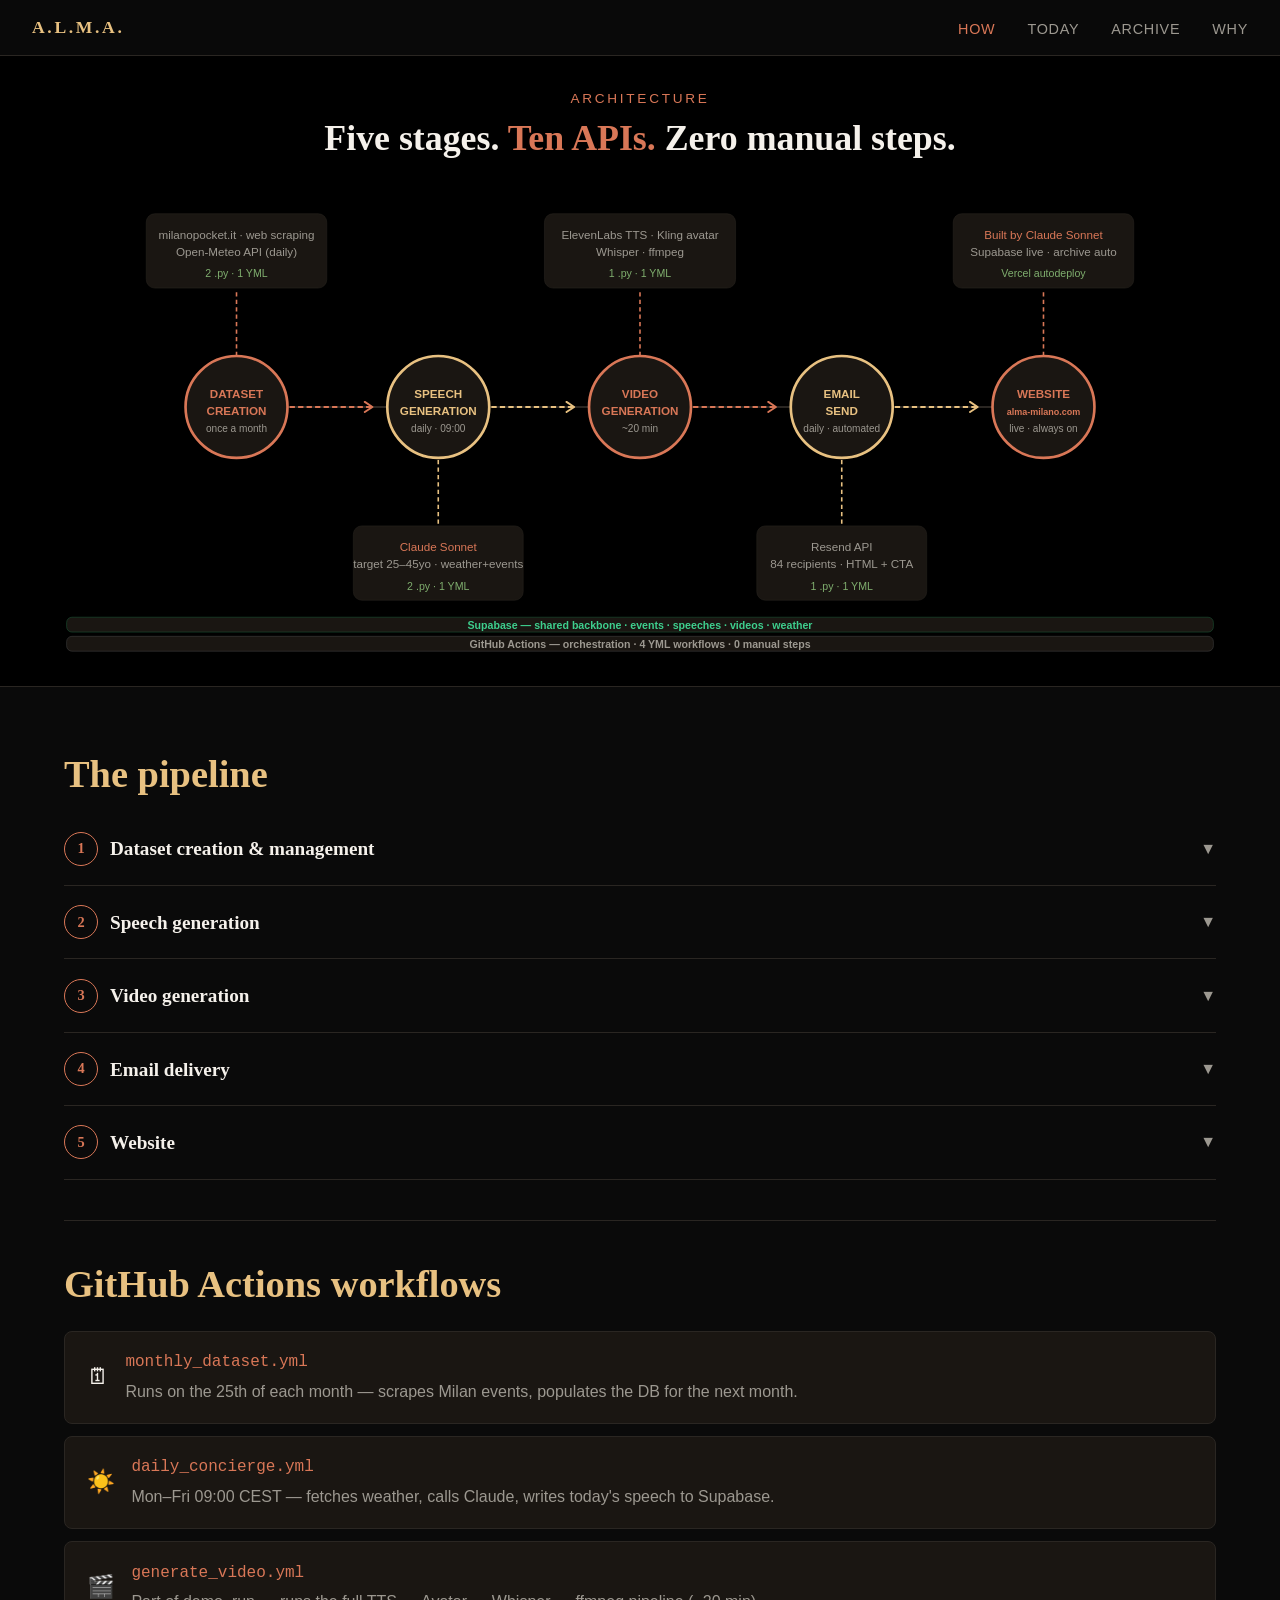
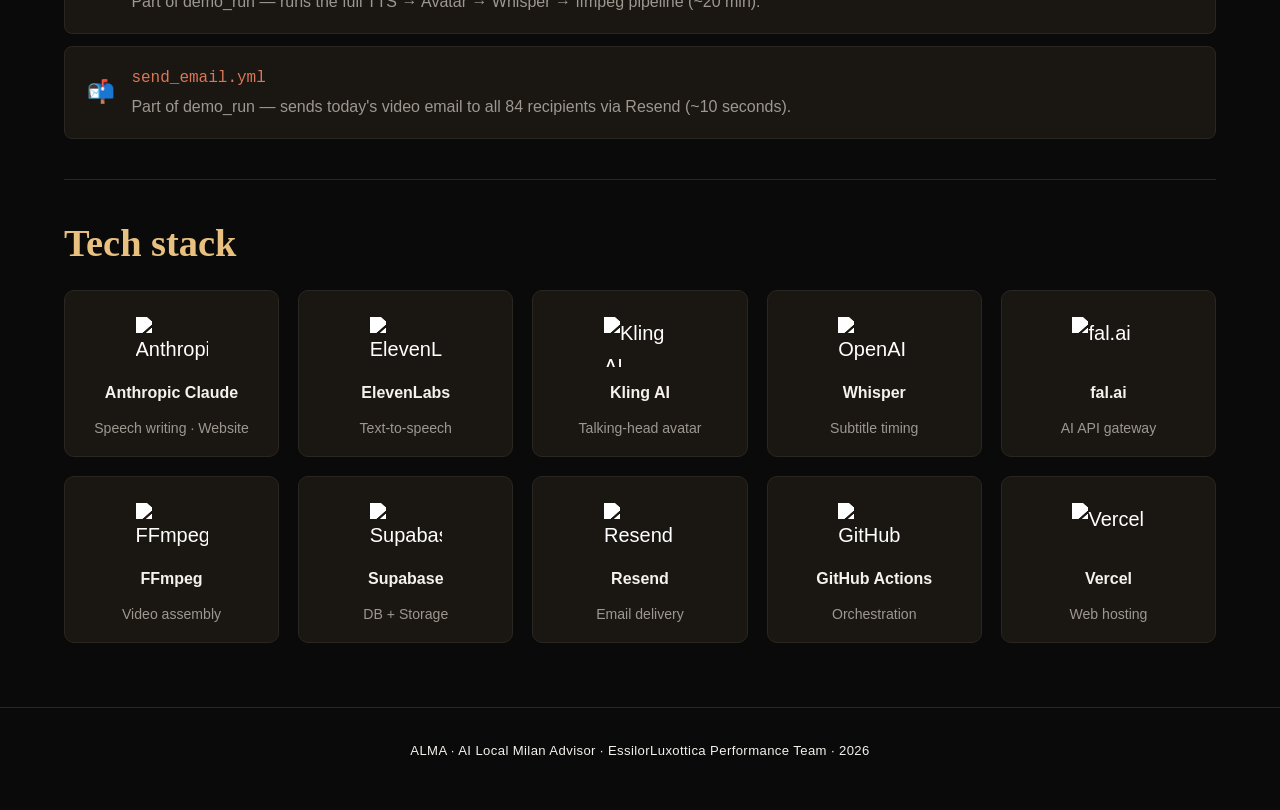
==== commit d9439464: "Update diagram dimensions and structure in HTML" ====
--- a/how-it-works.html
+++ b/how-it-works.html
@@ -31,8 +31,9 @@
     /* ── Diagram ── */
     .diagram-wrap {
       width: 100%;
+      max-width: 1200px;
+      margin: 1.5rem auto 0;
       overflow-x: auto;
-      margin: 1.5rem 0 0;
       padding: 0 1rem;
     }
     .diagram-wrap svg {
@@ -125,7 +126,7 @@
 
     <!-- DESKTOP diagram -->
     <div class="diagram-wrap">
-      <svg viewBox="0 0 1100 420" role="img" preserveAspectRatio="xMidYMid meet">
+      <svg viewBox="0 0 1100 450" role="img" preserveAspectRatio="xMidYMid meet">
         <title>ALMA pipeline</title>
         <defs>
           <marker id="arrow" viewBox="0 0 10 10" refX="8" refY="5" markerWidth="6" markerHeight="6" orient="auto-start-reverse">
@@ -134,70 +135,72 @@
         </defs>
 
         <!-- Spine -->
-        <line x1="90" y1="210" x2="1010" y2="210" stroke="#2A2622" stroke-width="2"/>
+        <line x1="170" y1="210" x2="930" y2="210" stroke="#2A2622" stroke-width="2"/>
 
         <!-- STAGE 1 — DATASET (info ABOVE) -->
-        <line x1="90" y1="162" x2="90" y2="100" stroke="#D97757" stroke-width="1.5" stroke-dasharray="4 3"/>
-        <rect x="10" y="28" width="160" height="70" rx="8" fill="#1A1612" stroke="#2A2622" stroke-width="0.5"/>
-        <text x="90" y="52" text-anchor="middle" style="font-size:11px;fill:#9C9890;font-family:Calibri,sans-serif">milanopocket.it · web scraping</text>
-        <text x="90" y="68" text-anchor="middle" style="font-size:11px;fill:#9C9890;font-family:Calibri,sans-serif">Open-Meteo API (daily)</text>
-        <text x="90" y="88" text-anchor="middle" style="font-size:10px;fill:#7FAE6E;font-family:Calibri,sans-serif">2 .py · 1 YML</text>
-        <circle cx="90" cy="210" r="48" fill="#1A1612" stroke="#D97757" stroke-width="2.5"/>
-        <text x="90" y="202" text-anchor="middle" style="font-size:11px;fill:#D97757;font-family:Calibri,sans-serif;font-weight:700">DATASET</text>
-        <text x="90" y="218" text-anchor="middle" style="font-size:11px;fill:#D97757;font-family:Calibri,sans-serif;font-weight:700">CREATION</text>
-        <text x="90" y="234" text-anchor="middle" style="font-size:9.5px;fill:#9C9890;font-family:Calibri,sans-serif">once a month</text>
-        <line class="flow" x1="140" y1="210" x2="218" y2="210" stroke="#D97757" stroke-width="2" fill="none" marker-end="url(#arrow)"/>
+        <line x1="170" y1="162" x2="170" y2="100" stroke="#D97757" stroke-width="1.5" stroke-dasharray="4 3"/>
+        <rect x="85" y="28" width="170" height="70" rx="8" fill="#1A1612" stroke="#2A2622" stroke-width="0.5"/>
+        <text x="170" y="52" text-anchor="middle" style="font-size:11px;fill:#9C9890;font-family:Calibri,sans-serif">milanopocket.it · web scraping</text>
+        <text x="170" y="68" text-anchor="middle" style="font-size:11px;fill:#9C9890;font-family:Calibri,sans-serif">Open-Meteo API (daily)</text>
+        <text x="170" y="88" text-anchor="middle" style="font-size:10px;fill:#7FAE6E;font-family:Calibri,sans-serif">2 .py · 1 YML</text>
+        <circle cx="170" cy="210" r="48" fill="#1A1612" stroke="#D97757" stroke-width="2.5"/>
+        <text x="170" y="202" text-anchor="middle" style="font-size:11px;fill:#D97757;font-family:Calibri,sans-serif;font-weight:700">DATASET</text>
+        <text x="170" y="218" text-anchor="middle" style="font-size:11px;fill:#D97757;font-family:Calibri,sans-serif;font-weight:700">CREATION</text>
+        <text x="170" y="234" text-anchor="middle" style="font-size:9.5px;fill:#9C9890;font-family:Calibri,sans-serif">once a month</text>
+        <line class="flow" x1="220" y1="210" x2="298" y2="210" stroke="#D97757" stroke-width="2" fill="none" marker-end="url(#arrow)"/>
 
         <!-- STAGE 2 — SPEECH (info BELOW) -->
-        <line x1="280" y1="260" x2="280" y2="320" stroke="#E8C181" stroke-width="1.5" stroke-dasharray="4 3"/>
-        <rect x="200" y="322" width="160" height="70" rx="8" fill="#1A1612" stroke="#2A2622" stroke-width="0.5"/>
-        <text x="280" y="346" text-anchor="middle" style="font-size:11px;fill:#D97757;font-family:Calibri,sans-serif">Claude Sonnet</text>
-        <text x="280" y="362" text-anchor="middle" style="font-size:11px;fill:#9C9890;font-family:Calibri,sans-serif">target 25–45yo · weather+events</text>
-        <text x="280" y="382" text-anchor="middle" style="font-size:10px;fill:#7FAE6E;font-family:Calibri,sans-serif">2 .py · 1 YML</text>
-        <circle cx="280" cy="210" r="48" fill="#1A1612" stroke="#E8C181" stroke-width="2.5"/>
-        <text x="280" y="202" text-anchor="middle" style="font-size:11px;fill:#E8C181;font-family:Calibri,sans-serif;font-weight:700">SPEECH</text>
-        <text x="280" y="218" text-anchor="middle" style="font-size:11px;fill:#E8C181;font-family:Calibri,sans-serif;font-weight:700">GENERATION</text>
-        <text x="280" y="234" text-anchor="middle" style="font-size:9.5px;fill:#9C9890;font-family:Calibri,sans-serif">daily · 09:00</text>
-        <line class="flow" x1="330" y1="210" x2="408" y2="210" stroke="#E8C181" stroke-width="2" fill="none" marker-end="url(#arrow)"/>
-
-        <!-- STAGE 3 — VIDEO (info ABOVE) -->
-        <line x1="470" y1="162" x2="470" y2="100" stroke="#D97757" stroke-width="1.5" stroke-dasharray="4 3"/>
-        <rect x="380" y="28" width="180" height="70" rx="8" fill="#1A1612" stroke="#2A2622" stroke-width="0.5"/>
-        <text x="470" y="52" text-anchor="middle" style="font-size:11px;fill:#9C9890;font-family:Calibri,sans-serif">ElevenLabs TTS · Kling avatar</text>
-        <text x="470" y="68" text-anchor="middle" style="font-size:11px;fill:#9C9890;font-family:Calibri,sans-serif">Whisper · ffmpeg</text>
-        <text x="470" y="88" text-anchor="middle" style="font-size:10px;fill:#7FAE6E;font-family:Calibri,sans-serif">1 .py · 1 YML</text>
-        <circle cx="470" cy="210" r="48" fill="#1A1612" stroke="#D97757" stroke-width="2.5"/>
-        <text x="470" y="202" text-anchor="middle" style="font-size:11px;fill:#D97757;font-family:Calibri,sans-serif;font-weight:700">VIDEO</text>
-        <text x="470" y="218" text-anchor="middle" style="font-size:11px;fill:#D97757;font-family:Calibri,sans-serif;font-weight:700">GENERATION</text>
-        <text x="470" y="234" text-anchor="middle" style="font-size:9.5px;fill:#9C9890;font-family:Calibri,sans-serif">~20 min</text>
-        <line class="flow" x1="520" y1="210" x2="598" y2="210" stroke="#D97757" stroke-width="2" fill="none" marker-end="url(#arrow)"/>
+        <line x1="360" y1="260" x2="360" y2="320" stroke="#E8C181" stroke-width="1.5" stroke-dasharray="4 3"/>
+        <rect x="280" y="322" width="160" height="70" rx="8" fill="#1A1612" stroke="#2A2622" stroke-width="0.5"/>
+        <text x="360" y="346" text-anchor="middle" style="font-size:11px;fill:#D97757;font-family:Calibri,sans-serif">Claude Sonnet</text>
+        <text x="360" y="362" text-anchor="middle" style="font-size:11px;fill:#9C9890;font-family:Calibri,sans-serif">target 25–45yo · weather+events</text>
+        <text x="360" y="382" text-anchor="middle" style="font-size:10px;fill:#7FAE6E;font-family:Calibri,sans-serif">2 .py · 1 YML</text>
+        <circle cx="360" cy="210" r="48" fill="#1A1612" stroke="#E8C181" stroke-width="2.5"/>
+        <text x="360" y="202" text-anchor="middle" style="font-size:11px;fill:#E8C181;font-family:Calibri,sans-serif;font-weight:700">SPEECH</text>
+        <text x="360" y="218" text-anchor="middle" style="font-size:11px;fill:#E8C181;font-family:Calibri,sans-serif;font-weight:700">GENERATION</text>
+        <text x="360" y="234" text-anchor="middle" style="font-size:9.5px;fill:#9C9890;font-family:Calibri,sans-serif">daily · 09:00</text>
+        <line class="flow" x1="410" y1="210" x2="488" y2="210" stroke="#E8C181" stroke-width="2" fill="none" marker-end="url(#arrow)"/>
+
+        <!-- STAGE 3 — VIDEO (info ABOVE) — CENTER of viewBox -->
+        <line x1="550" y1="162" x2="550" y2="100" stroke="#D97757" stroke-width="1.5" stroke-dasharray="4 3"/>
+        <rect x="460" y="28" width="180" height="70" rx="8" fill="#1A1612" stroke="#2A2622" stroke-width="0.5"/>
+        <text x="550" y="52" text-anchor="middle" style="font-size:11px;fill:#9C9890;font-family:Calibri,sans-serif">ElevenLabs TTS · Kling avatar</text>
+        <text x="550" y="68" text-anchor="middle" style="font-size:11px;fill:#9C9890;font-family:Calibri,sans-serif">Whisper · ffmpeg</text>
+        <text x="550" y="88" text-anchor="middle" style="font-size:10px;fill:#7FAE6E;font-family:Calibri,sans-serif">1 .py · 1 YML</text>
+        <circle cx="550" cy="210" r="48" fill="#1A1612" stroke="#D97757" stroke-width="2.5"/>
+        <text x="550" y="202" text-anchor="middle" style="font-size:11px;fill:#D97757;font-family:Calibri,sans-serif;font-weight:700">VIDEO</text>
+        <text x="550" y="218" text-anchor="middle" style="font-size:11px;fill:#D97757;font-family:Calibri,sans-serif;font-weight:700">GENERATION</text>
+        <text x="550" y="234" text-anchor="middle" style="font-size:9.5px;fill:#9C9890;font-family:Calibri,sans-serif">~20 min</text>
+        <line class="flow" x1="600" y1="210" x2="678" y2="210" stroke="#D97757" stroke-width="2" fill="none" marker-end="url(#arrow)"/>
 
         <!-- STAGE 4 — EMAIL (info BELOW) -->
-        <line x1="660" y1="260" x2="660" y2="320" stroke="#E8C181" stroke-width="1.5" stroke-dasharray="4 3"/>
-        <rect x="580" y="322" width="160" height="70" rx="8" fill="#1A1612" stroke="#2A2622" stroke-width="0.5"/>
-        <text x="660" y="346" text-anchor="middle" style="font-size:11px;fill:#9C9890;font-family:Calibri,sans-serif">Resend API</text>
-        <text x="660" y="362" text-anchor="middle" style="font-size:11px;fill:#9C9890;font-family:Calibri,sans-serif">84 recipients · HTML + CTA</text>
-        <text x="660" y="382" text-anchor="middle" style="font-size:10px;fill:#7FAE6E;font-family:Calibri,sans-serif">1 .py · 1 YML</text>
-        <circle cx="660" cy="210" r="48" fill="#1A1612" stroke="#E8C181" stroke-width="2.5"/>
-        <text x="660" y="202" text-anchor="middle" style="font-size:11px;fill:#E8C181;font-family:Calibri,sans-serif;font-weight:700">EMAIL</text>
-        <text x="660" y="218" text-anchor="middle" style="font-size:11px;fill:#E8C181;font-family:Calibri,sans-serif;font-weight:700">SEND</text>
-        <text x="660" y="234" text-anchor="middle" style="font-size:9.5px;fill:#9C9890;font-family:Calibri,sans-serif">daily · automated</text>
-        <line class="flow" x1="710" y1="210" x2="788" y2="210" stroke="#E8C181" stroke-width="2" fill="none" marker-end="url(#arrow)"/>
+        <line x1="740" y1="260" x2="740" y2="320" stroke="#E8C181" stroke-width="1.5" stroke-dasharray="4 3"/>
+        <rect x="660" y="322" width="160" height="70" rx="8" fill="#1A1612" stroke="#2A2622" stroke-width="0.5"/>
+        <text x="740" y="346" text-anchor="middle" style="font-size:11px;fill:#9C9890;font-family:Calibri,sans-serif">Resend API</text>
+        <text x="740" y="362" text-anchor="middle" style="font-size:11px;fill:#9C9890;font-family:Calibri,sans-serif">84 recipients · HTML + CTA</text>
+        <text x="740" y="382" text-anchor="middle" style="font-size:10px;fill:#7FAE6E;font-family:Calibri,sans-serif">1 .py · 1 YML</text>
+        <circle cx="740" cy="210" r="48" fill="#1A1612" stroke="#E8C181" stroke-width="2.5"/>
+        <text x="740" y="202" text-anchor="middle" style="font-size:11px;fill:#E8C181;font-family:Calibri,sans-serif;font-weight:700">EMAIL</text>
+        <text x="740" y="218" text-anchor="middle" style="font-size:11px;fill:#E8C181;font-family:Calibri,sans-serif;font-weight:700">SEND</text>
+        <text x="740" y="234" text-anchor="middle" style="font-size:9.5px;fill:#9C9890;font-family:Calibri,sans-serif">daily · automated</text>
+        <line class="flow" x1="790" y1="210" x2="868" y2="210" stroke="#E8C181" stroke-width="2" fill="none" marker-end="url(#arrow)"/>
 
         <!-- STAGE 5 — WEBSITE (info ABOVE) -->
-        <line x1="850" y1="162" x2="850" y2="100" stroke="#D97757" stroke-width="1.5" stroke-dasharray="4 3"/>
-        <rect x="760" y="28" width="180" height="70" rx="8" fill="#1A1612" stroke="#2A2622" stroke-width="0.5"/>
-        <text x="850" y="52" text-anchor="middle" style="font-size:11px;fill:#D97757;font-family:Calibri,sans-serif">Built by Claude Sonnet</text>
-        <text x="850" y="68" text-anchor="middle" style="font-size:11px;fill:#9C9890;font-family:Calibri,sans-serif">Supabase live · archive auto</text>
-        <text x="850" y="88" text-anchor="middle" style="font-size:10px;fill:#7FAE6E;font-family:Calibri,sans-serif">Vercel autodeploy</text>
-        <circle cx="850" cy="210" r="48" fill="#1A1612" stroke="#D97757" stroke-width="2.5"/>
-        <text x="850" y="202" text-anchor="middle" style="font-size:11px;fill:#D97757;font-family:Calibri,sans-serif;font-weight:700">WEBSITE</text>
-        <text x="850" y="218" text-anchor="middle" style="font-size:8.5px;fill:#D97757;font-family:Calibri,sans-serif;font-weight:700">alma-milano.com</text>
-        <text x="850" y="234" text-anchor="middle" style="font-size:9.5px;fill:#9C9890;font-family:Calibri,sans-serif">live · always on</text>
+        <line x1="930" y1="162" x2="930" y2="100" stroke="#D97757" stroke-width="1.5" stroke-dasharray="4 3"/>
+        <rect x="845" y="28" width="170" height="70" rx="8" fill="#1A1612" stroke="#2A2622" stroke-width="0.5"/>
+        <text x="930" y="52" text-anchor="middle" style="font-size:11px;fill:#D97757;font-family:Calibri,sans-serif">Built by Claude Sonnet</text>
+        <text x="930" y="68" text-anchor="middle" style="font-size:11px;fill:#9C9890;font-family:Calibri,sans-serif">Supabase live · archive auto</text>
+        <text x="930" y="88" text-anchor="middle" style="font-size:10px;fill:#7FAE6E;font-family:Calibri,sans-serif">Vercel autodeploy</text>
+        <circle cx="930" cy="210" r="48" fill="#1A1612" stroke="#D97757" stroke-width="2.5"/>
+        <text x="930" y="202" text-anchor="middle" style="font-size:11px;fill:#D97757;font-family:Calibri,sans-serif;font-weight:700">WEBSITE</text>
+        <text x="930" y="218" text-anchor="middle" style="font-size:8.5px;fill:#D97757;font-family:Calibri,sans-serif;font-weight:700">alma-milano.com</text>
+        <text x="930" y="234" text-anchor="middle" style="font-size:9.5px;fill:#9C9890;font-family:Calibri,sans-serif">live · always on</text>
 
         <!-- Backbone bars -->
         <rect x="10" y="408" width="1080" height="14" rx="5" fill="#1A1612" stroke="#1d5c3a" stroke-width="0.5"/>
         <text x="550" y="419" text-anchor="middle" style="font-size:10px;fill:#3ECF8E;font-family:Calibri,sans-serif;font-weight:700">Supabase — shared backbone · events · speeches · videos · weather</text>
+        <rect x="10" y="426" width="1080" height="14" rx="5" fill="#1A1612" stroke="#444" stroke-width="0.5"/>
+        <text x="550" y="437" text-anchor="middle" style="font-size:10px;fill:#9C9890;font-family:Calibri,sans-serif;font-weight:700">GitHub Actions — orchestration · 4 YML workflows · 0 manual steps</text>
       </svg>
     </div>
 
